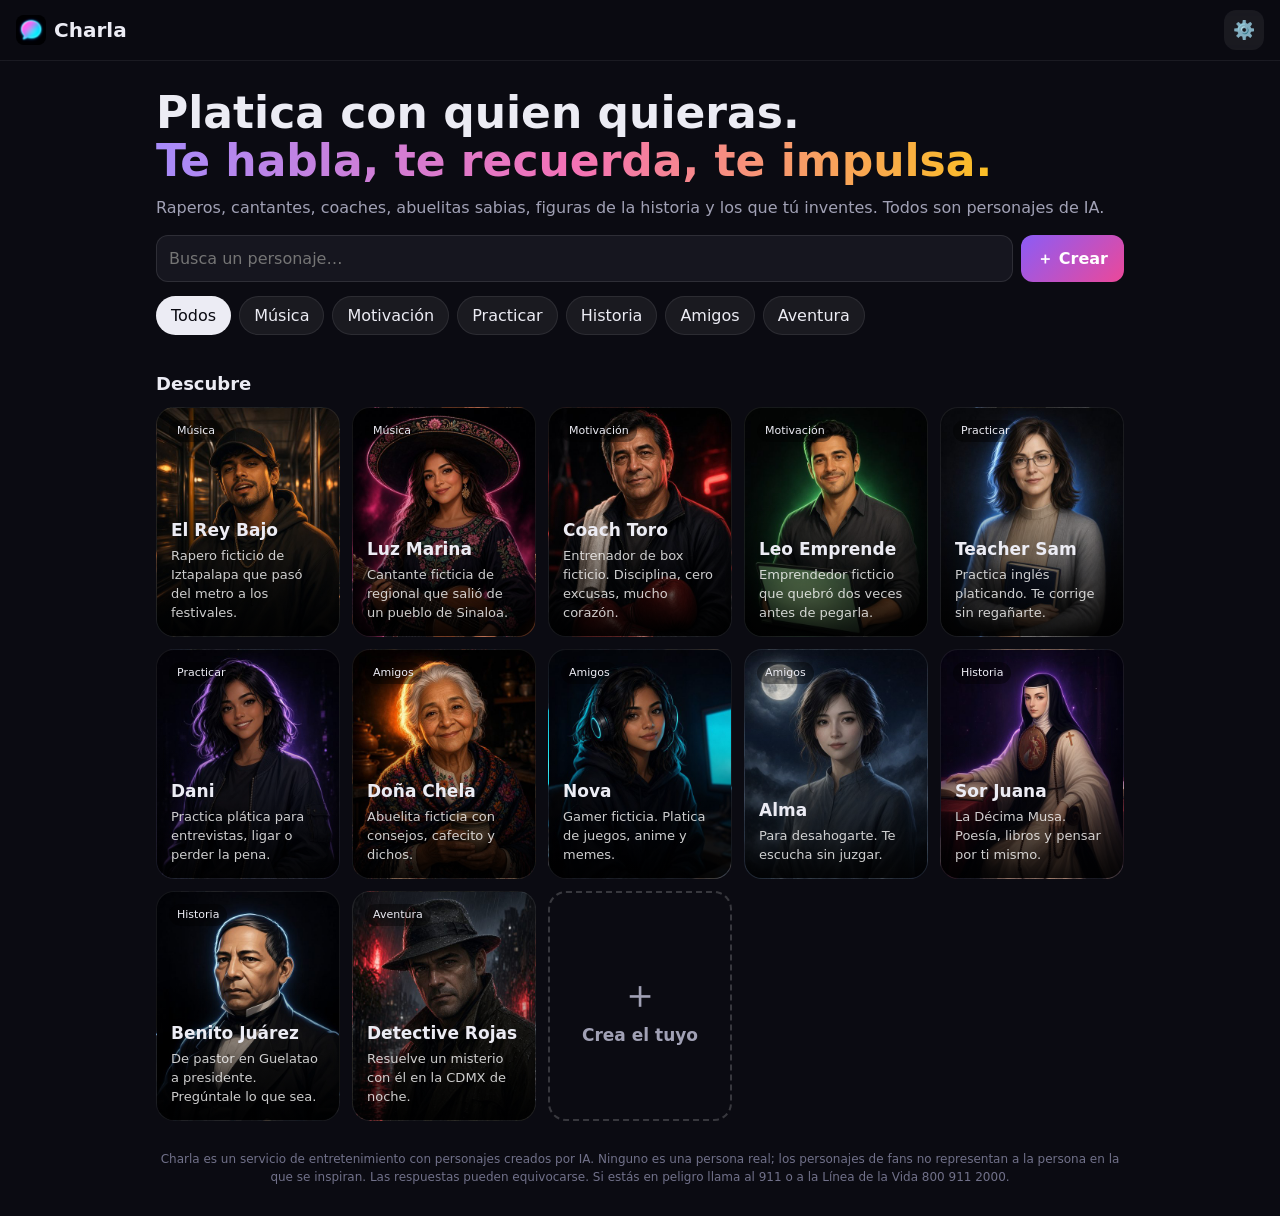
==== index.html @ 351eb94c "Fotos, IA por cuenta Puter, Charla Plus con códigos, modo romance 18+, racha, app instalable" ====
<!doctype html><html lang="es"><head><meta charset="utf-8"><meta name="viewport" content="width=device-width,initial-scale=1,viewport-fit=cover">
<title>Charla · Platica con personajes de IA</title><meta name="description" content="Platica con personajes de IA que te hablan, te recuerdan y te motivan. Crea los tuyos y compártelos.">
<meta name="theme-color" content="#0b0b12"><link rel="icon" href="img/icon.png"><link rel="apple-touch-icon" href="img/icon-180.png"><link rel="manifest" href="manifest.json"><link rel="stylesheet" href="styles.css"></head><body>
<header class="top"><a class="logo" href="#"><img src="img/icon.png" alt=""> <b>Charla</b></a><div class="acc"><span id="racha" class="racha oculto"></span><span id="plusTag" class="plus oculto">PLUS</span><button id="bAjustes" class="ic" title="Ajustes">⚙️</button></div></header>
<main id="vInicio">
  <section class="hero"><h1>Platica con quien quieras.<br><span>Te habla, te recuerda, te impulsa.</span></h1>
  <p>Raperos, cantantes, coaches, abuelitas sabias, figuras de la historia y los que tú inventes. Todos son personajes de IA.</p>
  <div class="buscar"><input id="q" placeholder="Busca un personaje…" autocomplete="off"><button id="bCrear" class="btn">＋ Crear</button></div>
  <div id="cats" class="cats"></div></section>
  <section id="recientes" class="fila oculto"><h2>Sigue platicando</h2><div id="lRec" class="rec"></div></section>
  <section><h2 id="tLista">Descubre</h2><div id="lista" class="grid"></div></section>
  <footer class="pie">Charla es un servicio de entretenimiento con personajes creados por IA. Ninguno es una persona real; los personajes de fans no representan a la persona en la que se inspiran. Las respuestas pueden equivocarse. Si estás en peligro llama al 911 o a la Línea de la Vida 800 911 2000.</footer>
</main>
<main id="vChat" class="oculto">
  <div class="cbar"><button id="bAtras" class="ic">←</button><div id="cAv" class="av"></div><div class="ct"><b id="cNom"></b><small id="cSub">personaje de IA</small></div>
  <button id="bVoz" class="ic" title="Voz">🔊</button><button id="bCompartir" class="ic" title="Compartir">🔗</button><button id="bMas" class="ic" title="Más">⋯</button></div>
  <div id="fan" class="fan oculto">Personaje hecho por fans. No es la persona real.</div>
  <div id="msgs" class="msgs"></div>
  <form id="fChat" class="entrada"><button type="button" id="bMic" class="ic" title="Hablar">🎙️</button><input id="txt" placeholder="Escribe un mensaje…" autocomplete="off"><button class="btn">➤</button></form>
</main>
<div id="mCrear" class="modal oculto"><div class="caja"><h3>Crea tu personaje</h3>
  <label>Nombre<input id="crNom" maxlength="40"></label>
  <label>Emoji o avatar<input id="crEmo" maxlength="4" value="✨"></label>
  <label>Categoría<select id="crCat"></select></label>
  <label>Descripción corta<input id="crDesc" maxlength="120" placeholder="Qué es y de qué platica"></label>
  <label>Personalidad e historia<textarea id="crPerso" rows="5" maxlength="1500" placeholder="Cómo habla, su historia, qué le gusta, cómo trata al usuario"></textarea></label>
  <label>Primer mensaje<input id="crSal" maxlength="200"></label>
  <label class="fila2"><span>Voz: tono <input id="crTono" type="range" min="0.5" max="1.6" step="0.05" value="1"></span><span>velocidad <input id="crVel" type="range" min="0.7" max="1.4" step="0.05" value="1"></span></label>
  <label class="chk"><input id="crFan" type="checkbox"> Está inspirado en una persona real (se marca como personaje de fan)</label>
  <p id="crErr" class="err"></p>
  <div class="bots"><button id="crProbar" class="btn sec" type="button">🔊 Probar voz</button><button id="crCancel" class="btn sec" type="button">Cancelar</button><button id="crOk" class="btn" type="button">Crear y platicar</button></div></div></div>
<div id="mAjustes" class="modal oculto"><div class="caja"><h3>Ajustes</h3>
  <label>Tu nombre (para que te llamen así)<input id="ajNom" maxlength="30"></label>
  <div class="cuenta"><span id="ajCuenta">Sin cuenta</span><button id="ajEntrar" class="btn sec" type="button">Entrar con tu correo</button></div>
  <label>Código de Charla Plus<span class="fila3"><input id="ajCod" placeholder="CH-XXXXXX-XXXX" autocomplete="off"><button id="ajActivar" class="btn sec" type="button">Activar</button></span></label>
  <label class="chk" id="ajRomWrap"><input id="ajRom" type="checkbox"> Modo romance (solo Plus): soy mayor de 18 y acepto que los personajes coqueteen. Nunca es contenido sexual.</label>
  <details><summary class="nota">Avanzado</summary><label>Clave propia de Groq (opcional)<input id="ajKey" type="password" autocomplete="off" placeholder="gsk_…"></label></details>
  <label class="chk"><input id="ajVoz" type="checkbox"> Leer en voz alta las respuestas</label>
  <p class="nota" id="ajCont"></p>
  <div class="bots"><button id="ajBorrar" class="btn sec peligro" type="button">Borrar mis chats</button><button id="ajOk" class="btn" type="button">Listo</button></div></div></div>
<div id="mMas" class="modal oculto"><div class="caja"><h3 id="mmTit">Opciones</h3>
  <div class="bots col"><button id="mmReset" class="btn sec" type="button">Empezar plática de nuevo</button><button id="mmBorrarP" class="btn sec peligro oculto" type="button">Borrar este personaje</button><button id="mmCerrar" class="btn" type="button">Cerrar</button></div></div></div>
<div id="mEntrar" class="modal oculto"><div class="caja"><h3>Entra con tu correo para platicar</h3><p>Charla usa Puter para darte la IA. Creas tu cuenta gratis con tu correo una sola vez y tus personajes ya te contestan.</p><div class="bots col"><button id="enOk" class="btn" type="button">Entrar con mi correo</button><button id="enNo" class="btn sec" type="button">Ahorita no</button></div></div></div>
<div id="mPago" class="modal oculto"><div class="caja"><h3>Se acabaron los mensajes gratis de hoy</h3><p>Mañana se recargan. Con Charla Plus tienes mensajes ilimitados, una IA más lista que se acuerda mejor de ti, y el modo romance para mayores de 18.</p>
  <div class="bots col"><a id="pgLink" class="btn" target="_blank" rel="noopener">Quiero Charla Plus</a><button id="pgCerrar" class="btn sec" type="button">Ahorita no</button></div></div></div>
<div id="toast" class="toast oculto"></div>
<script src="https://js.puter.com/v2/"></script><script src="config.js"></script><script src="personajes.js"></script><script src="app.js"></script></body></html>
---- styles.css ----
*{box-sizing:border-box}html,body{margin:0;background:#0b0b12;color:#ececf4;font:16px/1.45 system-ui,-apple-system,Segoe UI,Roboto,sans-serif}
a{color:inherit}.oculto{display:none!important}
.top{position:sticky;top:0;z-index:5;display:flex;align-items:center;justify-content:space-between;padding:10px 16px;background:#0b0b12cc;backdrop-filter:blur(10px);border-bottom:1px solid #ffffff12}
.logo{text-decoration:none;font-size:20px}.ic{background:#ffffff10;border:0;color:inherit;border-radius:12px;min-width:40px;height:40px;font-size:18px;cursor:pointer}
main{max-width:1000px;margin:0 auto;padding:0 16px 30px}
.hero{padding:28px 0 10px}.hero h1{font-size:clamp(26px,6vw,44px);line-height:1.1;margin:0 0 10px}.hero h1 span{background:linear-gradient(90deg,#a78bfa,#f472b6,#fbbf24);-webkit-background-clip:text;background-clip:text;color:transparent}
.hero p{color:#a1a1b5;margin:0 0 16px}
.buscar{display:flex;gap:8px}.buscar input{flex:1}
input,textarea,select{width:100%;background:#16161f;border:1px solid #ffffff1a;color:inherit;border-radius:12px;padding:11px 12px;font:inherit}
textarea{resize:vertical}
.btn{background:linear-gradient(135deg,#8b5cf6,#ec4899);border:0;color:#fff;font-weight:600;border-radius:12px;padding:10px 16px;cursor:pointer;text-decoration:none;text-align:center;font:inherit;font-weight:600}
.btn.sec{background:#ffffff14}.btn.peligro{color:#fca5a5}
.cats{display:flex;gap:8px;overflow-x:auto;padding:14px 0 4px;scrollbar-width:none}.cats button{flex:none;background:#ffffff10;border:1px solid #ffffff14;color:inherit;border-radius:999px;padding:7px 14px;cursor:pointer;font:inherit}
.cats button.on{background:#ececf4;color:#0b0b12}
h2{font-size:18px;margin:22px 0 10px}
.grid{display:grid;grid-template-columns:repeat(auto-fill,minmax(160px,1fr));gap:12px}
.card{position:relative;border-radius:18px;padding:14px;min-height:190px;cursor:pointer;overflow:hidden;display:flex;flex-direction:column;justify-content:flex-end;transition:transform .15s;border:1px solid #ffffff14}
.card:hover{transform:translateY(-3px)}.card .em{position:absolute;top:10px;right:12px;font-size:46px;filter:drop-shadow(0 4px 10px #0008)}
.card b{font-size:17px}.card p{margin:4px 0 0;font-size:13px;color:#ffffffcc}.card .tag{position:absolute;top:12px;left:12px;font-size:11px;background:#0006;padding:3px 8px;border-radius:999px}
.card.nueva{border:2px dashed #ffffff30;background:transparent;align-items:center;justify-content:center;text-align:center;color:#a1a1b5}
.rec{display:flex;gap:12px;overflow-x:auto;scrollbar-width:none}.rec .r{flex:none;width:76px;text-align:center;cursor:pointer;font-size:12px}
.av{width:44px;height:44px;border-radius:50%;display:grid;place-items:center;font-size:24px;flex:none}.rec .av{width:64px;height:64px;font-size:32px;margin:0 auto 4px}
.pie{margin-top:30px;color:#71718a;font-size:12px;text-align:center}
#vChat{display:flex;flex-direction:column;height:calc(100dvh - 61px);padding:0;max-width:760px}
.cbar{display:flex;align-items:center;gap:10px;padding:10px 12px;border-bottom:1px solid #ffffff12}.ct{flex:1;min-width:0;display:flex;flex-direction:column}.ct small{color:#8b8ba3;font-size:12px}
.fan{background:#f59e0b22;color:#fbbf24;font-size:12px;text-align:center;padding:5px}
.msgs{flex:1;overflow-y:auto;padding:14px 12px;display:flex;flex-direction:column;gap:10px}
.m{max-width:84%;padding:10px 13px;border-radius:18px;white-space:pre-wrap;word-wrap:break-word;animation:ent .25s ease}
.m.yo{align-self:flex-end;background:linear-gradient(135deg,#7c3aed,#db2777);border-bottom-right-radius:6px}
.m.ia{align-self:flex-start;background:#1b1b27;border-bottom-left-radius:6px}
.m .acc{display:flex;gap:6px;margin-top:6px}.m .acc button{background:#ffffff10;border:0;color:#b9b9cc;border-radius:8px;font-size:12px;padding:3px 8px;cursor:pointer}
.esc{color:#8b8ba3;font-size:14px}.esc i{animation:pt 1s infinite}.esc i:nth-child(2){animation-delay:.2s}.esc i:nth-child(3){animation-delay:.4s}
@keyframes pt{50%{opacity:.2}}@keyframes ent{from{opacity:0;transform:translateY(6px)}}
.entrada{display:flex;gap:8px;padding:10px 12px calc(10px + env(safe-area-inset-bottom));border-top:1px solid #ffffff12}.entrada input{flex:1}
#bMic.on{background:#ef4444}#bVoz.off{opacity:.4}
.modal{position:fixed;inset:0;z-index:20;background:#000a;display:grid;place-items:center;padding:14px}
.caja{background:#13131c;border:1px solid #ffffff1a;border-radius:20px;padding:18px;width:min(460px,100%);max-height:90vh;overflow:auto}
.caja h3{margin:0 0 12px}.caja label{display:block;font-size:13px;color:#a1a1b5;margin-bottom:10px}.caja label input,.caja label textarea,.caja label select{margin-top:4px;color:#ececf4}
.fila2{display:flex!important;gap:12px}.fila2 span{flex:1}.chk{display:flex!important;gap:8px;align-items:flex-start}.chk input{width:auto;margin-top:2px}
.bots{display:flex;gap:8px;justify-content:flex-end;flex-wrap:wrap}.bots.col{flex-direction:column}
.err{color:#fca5a5;font-size:13px;min-height:1em;margin:4px 0}.nota{color:#8b8ba3;font-size:12px}
.toast{position:fixed;left:50%;bottom:90px;transform:translateX(-50%);background:#ececf4;color:#0b0b12;padding:9px 16px;border-radius:999px;z-index:30;font-size:14px}

.logo{display:flex;align-items:center;gap:8px}.logo img{width:30px;height:30px;border-radius:8px}.acc{display:flex;align-items:center;gap:8px}
.racha{font-size:14px;background:#f59e0b22;color:#fbbf24;padding:4px 10px;border-radius:999px}.plus{font-size:11px;font-weight:800;background:linear-gradient(135deg,#fbbf24,#ec4899);color:#0b0b12;padding:4px 8px;border-radius:999px}
.card.foto{background-size:cover!important;background-position:center top!important;min-height:230px}.card.foto::before{content:"";position:absolute;inset:0;background:linear-gradient(180deg,transparent 35%,#000d)}.card.foto>*{position:relative}.card.foto .tag{position:absolute}
.av img{width:100%;height:100%;object-fit:cover;border-radius:50%}
.cuenta{display:flex;align-items:center;justify-content:space-between;gap:8px;background:#ffffff08;border-radius:12px;padding:8px 10px;margin-bottom:10px;font-size:13px}
.fila3{display:flex;gap:8px;margin-top:4px}.fila3 input{margin-top:0!important}
details{margin-bottom:10px}summary{cursor:pointer}
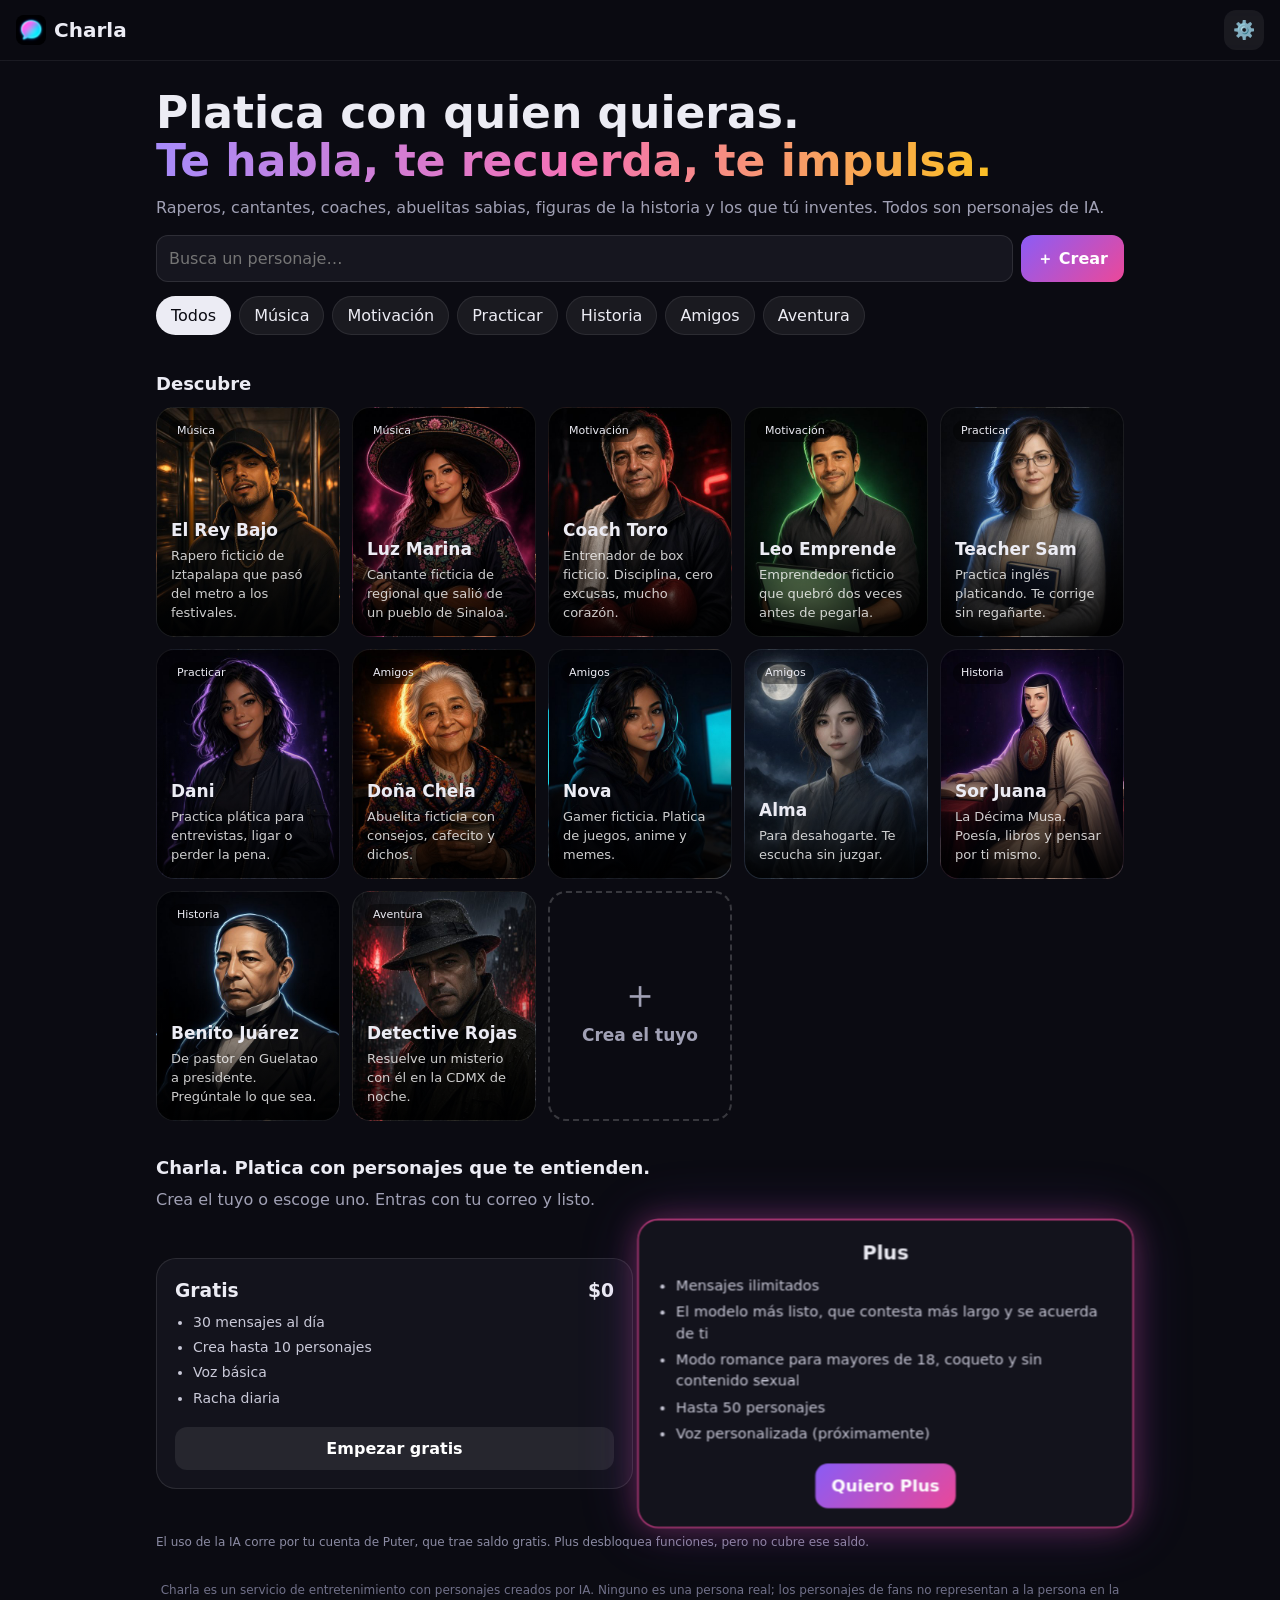
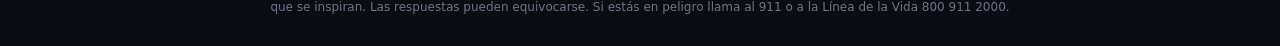
==== commit 92469226: "Sección de planes" ====
--- a/index.html
+++ b/index.html
@@ -9,6 +9,10 @@
   <div id="cats" class="cats"></div></section>
   <section id="recientes" class="fila oculto"><h2>Sigue platicando</h2><div id="lRec" class="rec"></div></section>
   <section><h2 id="tLista">Descubre</h2><div id="lista" class="grid"></div></section>
+  <section id="planes" class="planes"><h2>Charla. Platica con personajes que te entienden.</h2><p class="sub">Crea el tuyo o escoge uno. Entras con tu correo y listo.</p>
+  <div class="pl"><div class="plan"><h3>Gratis <b>$0</b></h3><ul><li>30 mensajes al día</li><li>Crea hasta 10 personajes</li><li>Voz básica</li><li>Racha diaria</li></ul><a href="#" class="btn sec">Empezar gratis</a></div>
+  <div class="plan top"><h3>Plus</h3><ul><li>Mensajes ilimitados</li><li>El modelo más listo, que contesta más largo y se acuerda de ti</li><li>Modo romance para mayores de 18, coqueto y sin contenido sexual</li><li>Hasta 50 personajes</li><li>Voz personalizada (próximamente)</li></ul><a class="btn plusLink" target="_blank" rel="noopener">Quiero Plus</a></div></div>
+  <p class="nota">El uso de la IA corre por tu cuenta de Puter, que trae saldo gratis. Plus desbloquea funciones, pero no cubre ese saldo.</p></section>
   <footer class="pie">Charla es un servicio de entretenimiento con personajes creados por IA. Ninguno es una persona real; los personajes de fans no representan a la persona en la que se inspiran. Las respuestas pueden equivocarse. Si estás en peligro llama al 911 o a la Línea de la Vida 800 911 2000.</footer>
 </main>
 <main id="vChat" class="oculto">
@@ -41,7 +45,7 @@
 <div id="mMas" class="modal oculto"><div class="caja"><h3 id="mmTit">Opciones</h3>
   <div class="bots col"><button id="mmReset" class="btn sec" type="button">Empezar plática de nuevo</button><button id="mmBorrarP" class="btn sec peligro oculto" type="button">Borrar este personaje</button><button id="mmCerrar" class="btn" type="button">Cerrar</button></div></div></div>
 <div id="mEntrar" class="modal oculto"><div class="caja"><h3>Entra con tu correo para platicar</h3><p>Charla usa Puter para darte la IA. Creas tu cuenta gratis con tu correo una sola vez y tus personajes ya te contestan.</p><div class="bots col"><button id="enOk" class="btn" type="button">Entrar con mi correo</button><button id="enNo" class="btn sec" type="button">Ahorita no</button></div></div></div>
-<div id="mPago" class="modal oculto"><div class="caja"><h3>Se acabaron los mensajes gratis de hoy</h3><p>Mañana se recargan. Con Charla Plus tienes mensajes ilimitados, una IA más lista que se acuerda mejor de ti, y el modo romance para mayores de 18.</p>
+<div id="mPago" class="modal oculto"><div class="caja"><h3>Se acabaron los mensajes gratis de hoy</h3><p>Mañana se recargan. Con Charla Plus tienes mensajes ilimitados, una IA más lista que se acuerda mejor de ti, y el modo romance para mayores de 18.</p><p class="nota">El uso de la IA corre por tu cuenta de Puter, que incluye saldo gratis; el modelo de Plus gasta ese saldo más rápido.</p>
   <div class="bots col"><a id="pgLink" class="btn" target="_blank" rel="noopener">Quiero Charla Plus</a><button id="pgCerrar" class="btn sec" type="button">Ahorita no</button></div></div></div>
 <div id="toast" class="toast oculto"></div>
 <script src="https://js.puter.com/v2/"></script><script src="config.js"></script><script src="personajes.js"></script><script src="app.js"></script></body></html>
--- a/styles.css
+++ b/styles.css
@@ -48,3 +48,8 @@
 .cuenta{display:flex;align-items:center;justify-content:space-between;gap:8px;background:#ffffff08;border-radius:12px;padding:8px 10px;margin-bottom:10px;font-size:13px}
 .fila3{display:flex;gap:8px;margin-top:4px}.fila3 input{margin-top:0!important}
 details{margin-bottom:10px}summary{cursor:pointer}
+
+.planes{margin-top:34px}.planes .sub{color:#a1a1b5;margin:-4px 0 14px}.pl{display:grid;grid-template-columns:repeat(auto-fit,minmax(240px,1fr));gap:14px;align-items:center}
+.plan{background:#13131c;border:1px solid #ffffff1a;border-radius:20px;padding:18px;display:flex;flex-direction:column}.plan h3{margin:0 0 8px;display:flex;justify-content:space-between}
+.plan ul{margin:0 0 14px;padding-left:18px;color:#c9c9d8;font-size:14px}.plan li{margin-bottom:5px}
+.plan.top{border-color:#ec4899;transform:scale(1.04);box-shadow:0 0 30px #ec489955,0 0 60px #8b5cf633}
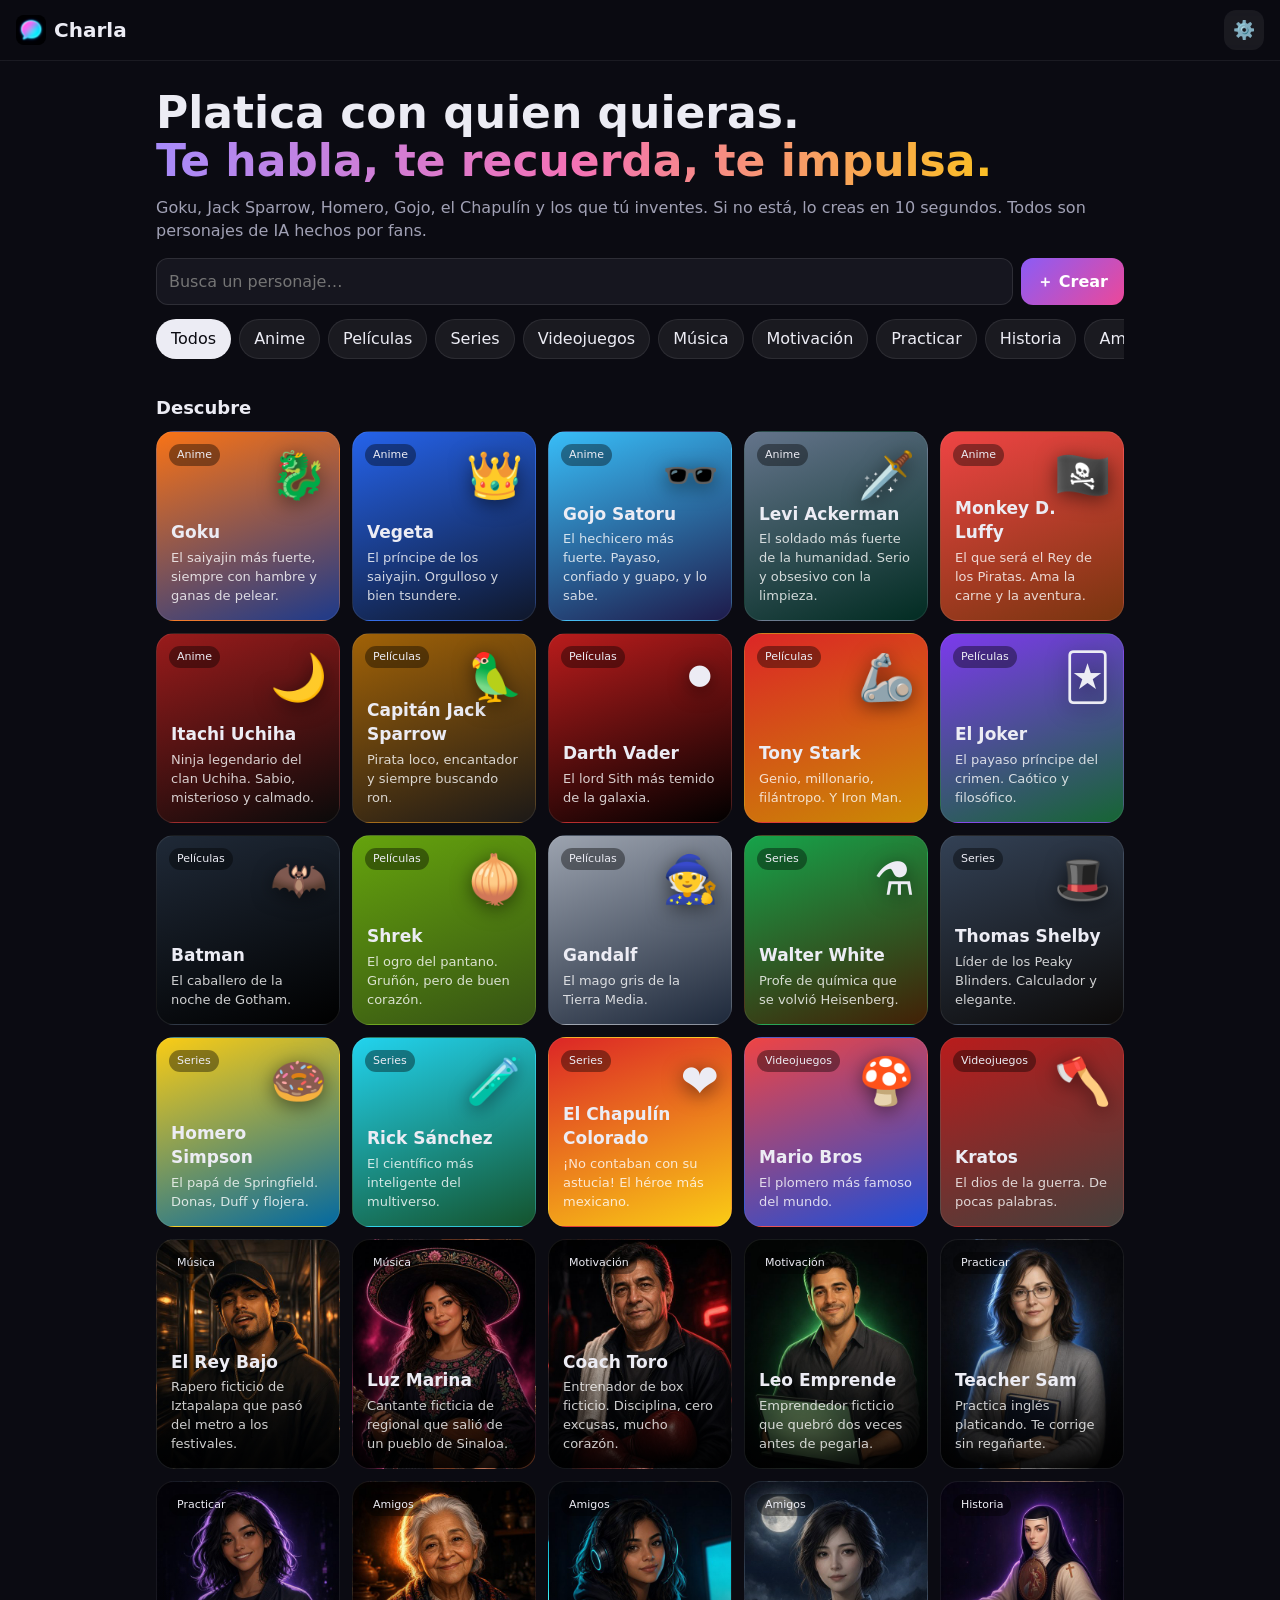
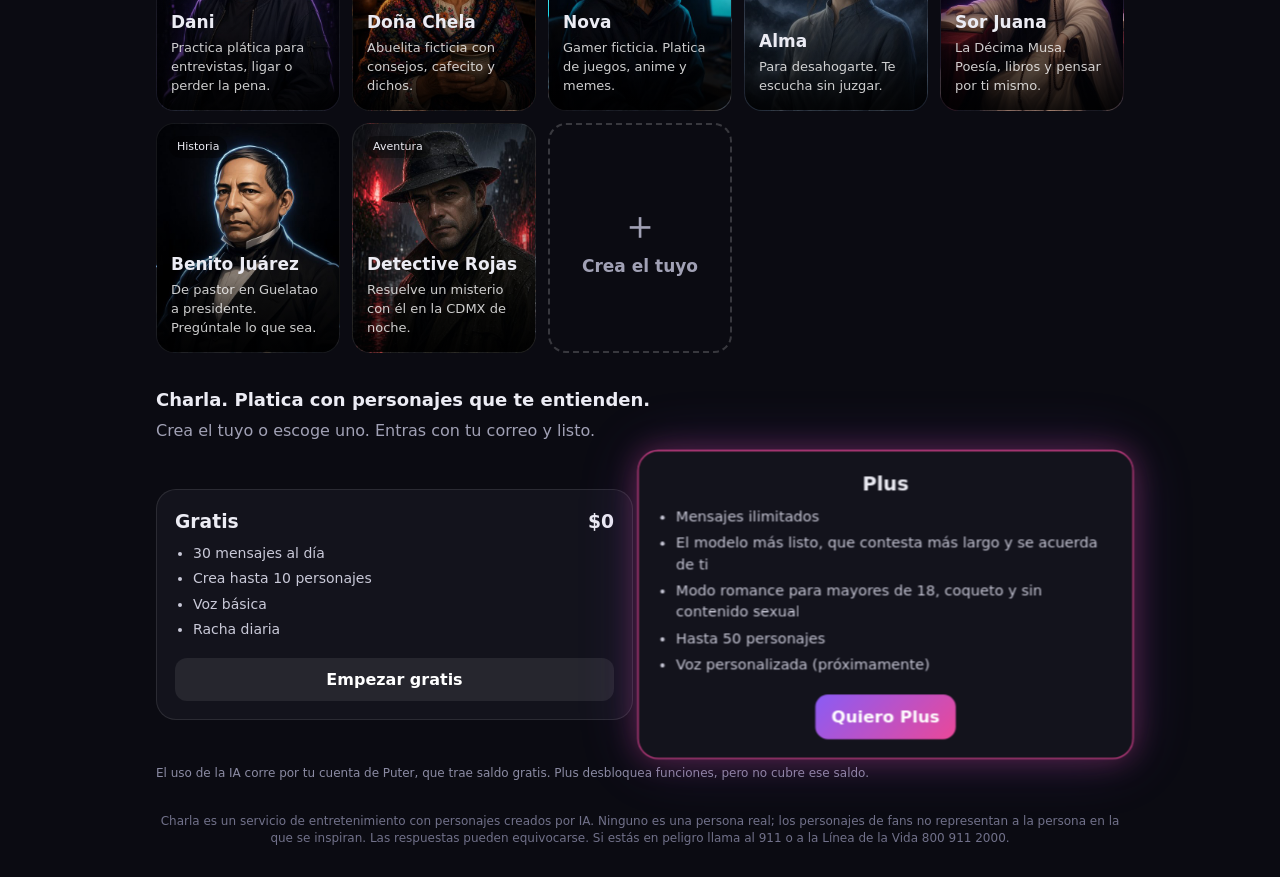
==== commit e39be47c: "20 personajes famosos de anime, películas, series y videojuegos" ====
--- a/index.html
+++ b/index.html
@@ -4,7 +4,7 @@
 <header class="top"><a class="logo" href="#"><img src="img/icon.png" alt=""> <b>Charla</b></a><div class="acc"><span id="racha" class="racha oculto"></span><span id="plusTag" class="plus oculto">PLUS</span><button id="bAjustes" class="ic" title="Ajustes">⚙️</button></div></header>
 <main id="vInicio">
   <section class="hero"><h1>Platica con quien quieras.<br><span>Te habla, te recuerda, te impulsa.</span></h1>
-  <p>Raperos, cantantes, coaches, abuelitas sabias, figuras de la historia y los que tú inventes. Todos son personajes de IA.</p>
+  <p>Goku, Jack Sparrow, Homero, Gojo, el Chapulín y los que tú inventes. Si no está, lo creas en 10 segundos. Todos son personajes de IA hechos por fans.</p>
   <div class="buscar"><input id="q" placeholder="Busca un personaje…" autocomplete="off"><button id="bCrear" class="btn">＋ Crear</button></div>
   <div id="cats" class="cats"></div></section>
   <section id="recientes" class="fila oculto"><h2>Sigue platicando</h2><div id="lRec" class="rec"></div></section>
@@ -18,7 +18,7 @@
 <main id="vChat" class="oculto">
   <div class="cbar"><button id="bAtras" class="ic">←</button><div id="cAv" class="av"></div><div class="ct"><b id="cNom"></b><small id="cSub">personaje de IA</small></div>
   <button id="bVoz" class="ic" title="Voz">🔊</button><button id="bCompartir" class="ic" title="Compartir">🔗</button><button id="bMas" class="ic" title="Más">⋯</button></div>
-  <div id="fan" class="fan oculto">Personaje hecho por fans. No es la persona real.</div>
+  <div id="fan" class="fan oculto">Personaje hecho por fans con IA. No es oficial ni es la persona real.</div>
   <div id="msgs" class="msgs"></div>
   <form id="fChat" class="entrada"><button type="button" id="bMic" class="ic" title="Hablar">🎙️</button><input id="txt" placeholder="Escribe un mensaje…" autocomplete="off"><button class="btn">➤</button></form>
 </main>
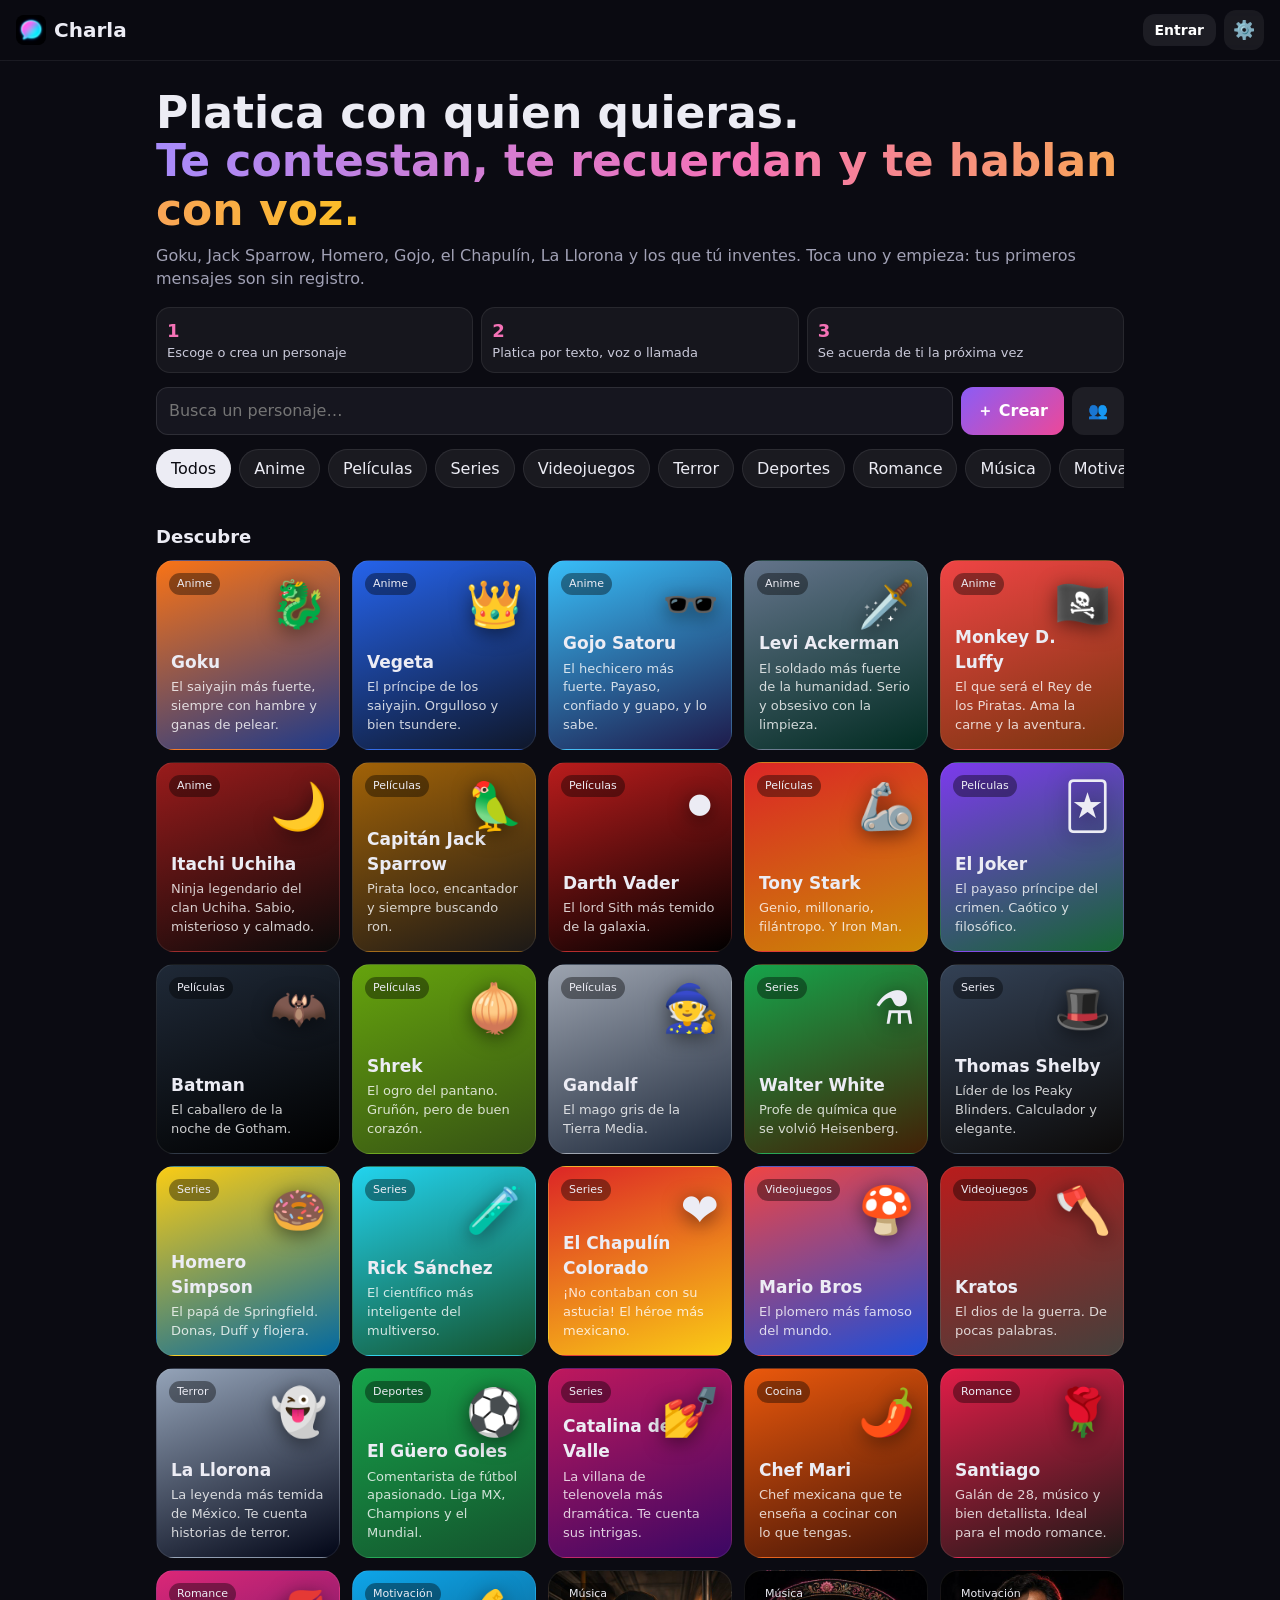
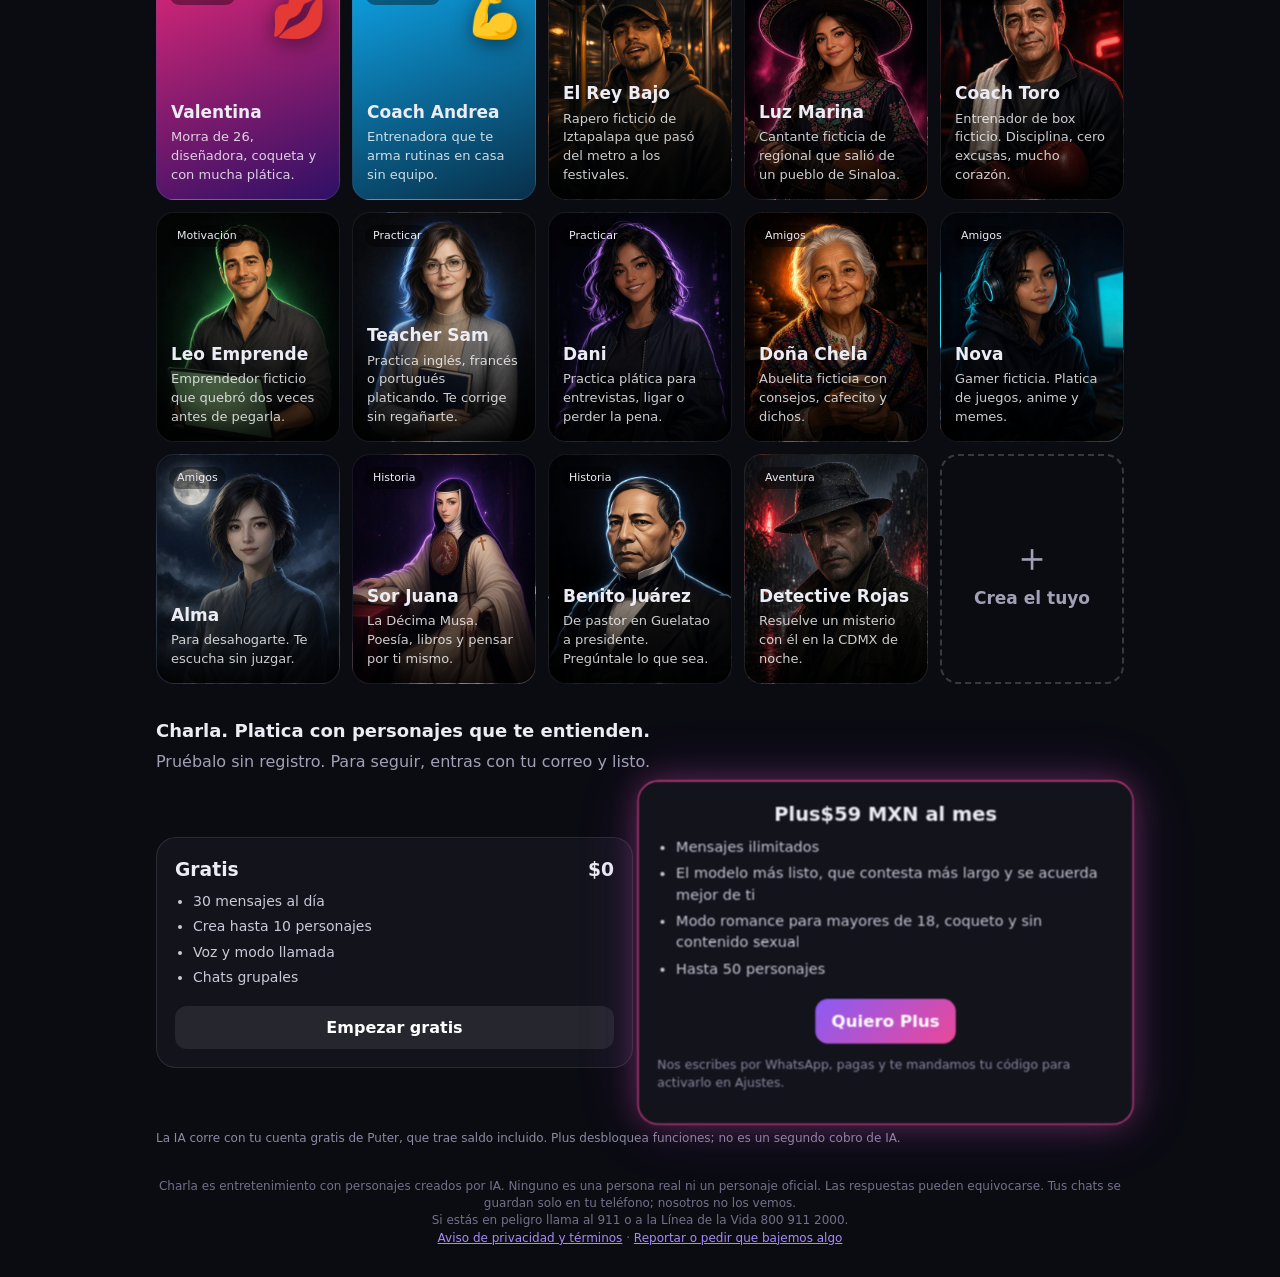
==== commit be394803: "Charla v2: prueba sin registro, streaming, reintento, grupos, llamada, editar, imagen, favoritos, fr" ====
--- a/index.html
+++ b/index.html
@@ -1,30 +1,36 @@
 <!doctype html><html lang="es"><head><meta charset="utf-8"><meta name="viewport" content="width=device-width,initial-scale=1,viewport-fit=cover">
-<title>Charla · Platica con personajes de IA</title><meta name="description" content="Platica con personajes de IA que te hablan, te recuerdan y te motivan. Crea los tuyos y compártelos.">
+<title>Charla · Platica con personajes de IA</title><meta name="description" content="Platica con Goku, Jack Sparrow, Homero y personajes que tú inventes. Te contestan, te recuerdan y te hablan con voz. Gratis.">
+<meta property="og:title" content="Charla · Platica con quien quieras"><meta property="og:description" content="Personajes con IA que te contestan, te recuerdan y te hablan con voz. Gratis."><meta property="og:image" content="img/icon.png">
 <meta name="theme-color" content="#0b0b12"><link rel="icon" href="img/icon.png"><link rel="apple-touch-icon" href="img/icon-180.png"><link rel="manifest" href="manifest.json"><link rel="stylesheet" href="styles.css"></head><body>
-<header class="top"><a class="logo" href="#"><img src="img/icon.png" alt=""> <b>Charla</b></a><div class="acc"><span id="racha" class="racha oculto"></span><span id="plusTag" class="plus oculto">PLUS</span><button id="bAjustes" class="ic" title="Ajustes">⚙️</button></div></header>
+<header class="top"><a class="logo" href="#"><img src="img/icon.png" alt=""> <b>Charla</b></a><div class="acc"><span id="racha" class="racha oculto"></span><span id="plusTag" class="plus oculto">PLUS</span><button id="bEntrarTop" class="btn sec mini oculto" type="button">Entrar</button><button id="bAjustes" class="ic" title="Ajustes" aria-label="Ajustes">⚙️</button></div></header>
 <main id="vInicio">
-  <section class="hero"><h1>Platica con quien quieras.<br><span>Te habla, te recuerda, te impulsa.</span></h1>
-  <p>Goku, Jack Sparrow, Homero, Gojo, el Chapulín y los que tú inventes. Si no está, lo creas en 10 segundos. Todos son personajes de IA hechos por fans.</p>
-  <div class="buscar"><input id="q" placeholder="Busca un personaje…" autocomplete="off"><button id="bCrear" class="btn">＋ Crear</button></div>
+  <section class="hero"><h1>Platica con quien quieras.<br><span>Te contestan, te recuerdan y te hablan con voz.</span></h1>
+  <p>Goku, Jack Sparrow, Homero, Gojo, el Chapulín, La Llorona y los que tú inventes. Toca uno y empieza: tus primeros mensajes son sin registro.</p>
+  <div class="pasos"><div><b>1</b>Escoge o crea un personaje</div><div><b>2</b>Platica por texto, voz o llamada</div><div><b>3</b>Se acuerda de ti la próxima vez</div></div>
+  <div class="buscar"><input id="q" placeholder="Busca un personaje…" autocomplete="off" aria-label="Buscar personaje"><button id="bCrear" class="btn" type="button">＋ Crear</button><button id="bGrupo" class="btn sec" type="button" title="Chat grupal">👥</button></div>
   <div id="cats" class="cats"></div></section>
   <section id="recientes" class="fila oculto"><h2>Sigue platicando</h2><div id="lRec" class="rec"></div></section>
   <section><h2 id="tLista">Descubre</h2><div id="lista" class="grid"></div></section>
-  <section id="planes" class="planes"><h2>Charla. Platica con personajes que te entienden.</h2><p class="sub">Crea el tuyo o escoge uno. Entras con tu correo y listo.</p>
-  <div class="pl"><div class="plan"><h3>Gratis <b>$0</b></h3><ul><li>30 mensajes al día</li><li>Crea hasta 10 personajes</li><li>Voz básica</li><li>Racha diaria</li></ul><a href="#" class="btn sec">Empezar gratis</a></div>
-  <div class="plan top"><h3>Plus</h3><ul><li>Mensajes ilimitados</li><li>El modelo más listo, que contesta más largo y se acuerda de ti</li><li>Modo romance para mayores de 18, coqueto y sin contenido sexual</li><li>Hasta 50 personajes</li><li>Voz personalizada (próximamente)</li></ul><a class="btn plusLink" target="_blank" rel="noopener">Quiero Plus</a></div></div>
-  <p class="nota">El uso de la IA corre por tu cuenta de Puter, que trae saldo gratis. Plus desbloquea funciones, pero no cubre ese saldo.</p></section>
-  <footer class="pie">Charla es un servicio de entretenimiento con personajes creados por IA. Ninguno es una persona real; los personajes de fans no representan a la persona en la que se inspiran. Las respuestas pueden equivocarse. Si estás en peligro llama al 911 o a la Línea de la Vida 800 911 2000.</footer>
+  <section id="planes" class="planes"><h2>Charla. Platica con personajes que te entienden.</h2><p class="sub">Pruébalo sin registro. Para seguir, entras con tu correo y listo.</p>
+  <div class="pl"><div class="plan"><h3>Gratis <b>$0</b></h3><ul><li>30 mensajes al día</li><li>Crea hasta 10 personajes</li><li>Voz y modo llamada</li><li>Chats grupales</li></ul><a href="#" class="btn sec">Empezar gratis</a></div>
+  <div class="plan top"><h3>Plus <b class="precioPlus"></b></h3><ul><li>Mensajes ilimitados</li><li>El modelo más listo, que contesta más largo y se acuerda mejor de ti</li><li>Modo romance para mayores de 18, coqueto y sin contenido sexual</li><li>Hasta 50 personajes</li></ul><a class="btn plusLink" target="_blank" rel="noopener">Quiero Plus</a><p class="nota">Nos escribes por WhatsApp, pagas y te mandamos tu código para activarlo en Ajustes.</p></div></div>
+  <p class="nota">La IA corre con tu cuenta gratis de Puter, que trae saldo incluido. Plus desbloquea funciones; no es un segundo cobro de IA.</p></section>
+  <footer class="pie">Charla es entretenimiento con personajes creados por IA. Ninguno es una persona real ni un personaje oficial. Las respuestas pueden equivocarse. Tus chats se guardan solo en tu teléfono; nosotros no los vemos.<br>Si estás en peligro llama al 911 o a la Línea de la Vida 800 911 2000.<br><a href="privacidad.html">Aviso de privacidad y términos</a> · <a id="lnkReporte" target="_blank" rel="noopener">Reportar o pedir que bajemos algo</a></footer>
 </main>
 <main id="vChat" class="oculto">
-  <div class="cbar"><button id="bAtras" class="ic">←</button><div id="cAv" class="av"></div><div class="ct"><b id="cNom"></b><small id="cSub">personaje de IA</small></div>
-  <button id="bVoz" class="ic" title="Voz">🔊</button><button id="bCompartir" class="ic" title="Compartir">🔗</button><button id="bMas" class="ic" title="Más">⋯</button></div>
+  <div class="cbar"><button id="bAtras" class="ic" aria-label="Atrás">←</button><div id="cAv" class="av"></div><div class="ct"><b id="cNom"></b><small id="cSub">personaje de IA</small></div>
+  <button id="bFav" class="ic" title="Favorito">☆</button><button id="bLlamar" class="ic" title="Llamada por voz">📞</button><button id="bVoz" class="ic" title="Leer en voz alta">🔊</button><button id="bCompartir" class="ic" title="Compartir">🔗</button><button id="bMas" class="ic" title="Más">⋯</button></div>
   <div id="fan" class="fan oculto">Personaje hecho por fans con IA. No es oficial ni es la persona real.</div>
   <div id="msgs" class="msgs"></div>
-  <form id="fChat" class="entrada"><button type="button" id="bMic" class="ic" title="Hablar">🎙️</button><input id="txt" placeholder="Escribe un mensaje…" autocomplete="off"><button class="btn">➤</button></form>
+  <div id="chips" class="chips"></div>
+  <form id="fChat" class="entrada"><button type="button" id="bMic" class="ic" title="Dictar">🎙️</button><input id="txt" placeholder="Escribe un mensaje…" autocomplete="off" aria-label="Mensaje"><button class="btn" aria-label="Enviar">➤</button></form>
 </main>
-<div id="mCrear" class="modal oculto"><div class="caja"><h3>Crea tu personaje</h3>
+<div id="llamada" class="llamada oculto"><div id="llAv" class="av"></div><b id="llNom"></b><span id="llEstado">Te escucho…</span><button id="llColgar" class="btn peligroso" type="button">Colgar</button></div>
+<div id="mCrear" class="modal oculto"><div class="caja"><h3 id="crTit">Crea tu personaje</h3>
   <label>Nombre<input id="crNom" maxlength="40"></label>
-  <label>Emoji o avatar<input id="crEmo" maxlength="4" value="✨"></label>
+  <label>Emoji<input id="crEmo" maxlength="4" value="✨"></label>
+  <label>Imagen (opcional)<input id="crFoto" type="file" accept="image/*"></label><div class="prevf"><div id="crPrev"></div><button id="crQuitarFoto" class="btn sec mini" type="button">Quitar imagen</button></div>
+  <label class="chk"><input id="crFotoOk" type="checkbox"> La imagen es un dibujo o imagen de IA, no la foto de una persona real.</label>
   <label>Categoría<select id="crCat"></select></label>
   <label>Descripción corta<input id="crDesc" maxlength="120" placeholder="Qué es y de qué platica"></label>
   <label>Personalidad e historia<textarea id="crPerso" rows="5" maxlength="1500" placeholder="Cómo habla, su historia, qué le gusta, cómo trata al usuario"></textarea></label>
@@ -33,19 +39,31 @@
   <label class="chk"><input id="crFan" type="checkbox"> Está inspirado en una persona real (se marca como personaje de fan)</label>
   <p id="crErr" class="err"></p>
   <div class="bots"><button id="crProbar" class="btn sec" type="button">🔊 Probar voz</button><button id="crCancel" class="btn sec" type="button">Cancelar</button><button id="crOk" class="btn" type="button">Crear y platicar</button></div></div></div>
+<div id="mGrupo" class="modal oculto"><div class="caja"><h3>Chat grupal</h3><p class="nota">Escoge 2 o 3 personajes y platican todos contigo.</p>
+  <label>Nombre del grupo (opcional)<input id="grNom" maxlength="40"></label><div id="grLista" class="grlista"></div><p id="grErr" class="err"></p>
+  <div class="bots"><button id="grCancel" class="btn sec" type="button">Cancelar</button><button id="grOk" class="btn" type="button">Crear grupo</button></div></div></div>
 <div id="mAjustes" class="modal oculto"><div class="caja"><h3>Ajustes</h3>
   <label>Tu nombre (para que te llamen así)<input id="ajNom" maxlength="30"></label>
   <div class="cuenta"><span id="ajCuenta">Sin cuenta</span><button id="ajEntrar" class="btn sec" type="button">Entrar con tu correo</button></div>
   <label>Código de Charla Plus<span class="fila3"><input id="ajCod" placeholder="CH-XXXXXX-XXXX" autocomplete="off"><button id="ajActivar" class="btn sec" type="button">Activar</button></span></label>
-  <label class="chk" id="ajRomWrap"><input id="ajRom" type="checkbox"> Modo romance (solo Plus): soy mayor de 18 y acepto que los personajes coqueteen. Nunca es contenido sexual.</label>
+  <label class="chk" id="ajRomWrap"><input id="ajRom" type="checkbox"> Modo romance (solo Plus y mayores de 18): los personajes pueden coquetear. Nunca es contenido sexual.</label>
+  <label class="chk"><input id="ajFam" type="checkbox"> Modo familiar con PIN (para niños: sin romance y lenguaje limpio)</label>
+  <label>Largo de las respuestas<select id="ajLargo"><option value="corto">Cortas</option><option value="normal">Normales</option><option value="largo">Largas</option></select></label>
+  <label class="chk"><input id="ajVoz" type="checkbox"> Leer en voz alta las respuestas</label>
+  <label>Velocidad de la voz<input id="ajVel" type="range" min="0.7" max="1.4" step="0.05" value="1"></label>
+  <label class="chk"><input id="ajLetra" type="checkbox"> Letra grande</label>
+  <label class="chk"><input id="ajClaro" type="checkbox"> Alto contraste</label>
+  <div class="bots izq"><button id="ajGuard" class="btn sec" type="button">⭐ Frases guardadas (<span id="ajGuardN">0</span>)</button><button id="ajExport" class="btn sec" type="button">Guardar respaldo</button><button id="ajImport" class="btn sec" type="button">Cargar respaldo</button><input id="ajImportF" type="file" accept=".json,application/json" class="oculto"></div>
   <details><summary class="nota">Avanzado</summary><label>Clave propia de Groq (opcional)<input id="ajKey" type="password" autocomplete="off" placeholder="gsk_…"></label></details>
-  <label class="chk"><input id="ajVoz" type="checkbox"> Leer en voz alta las respuestas</label>
   <p class="nota" id="ajCont"></p>
   <div class="bots"><button id="ajBorrar" class="btn sec peligro" type="button">Borrar mis chats</button><button id="ajOk" class="btn" type="button">Listo</button></div></div></div>
+<div id="mGuard" class="modal oculto"><div class="caja"><h3>Frases guardadas</h3><div id="guLista"></div><div class="bots"><button id="guCerrar" class="btn" type="button">Cerrar</button></div></div></div>
 <div id="mMas" class="modal oculto"><div class="caja"><h3 id="mmTit">Opciones</h3>
-  <div class="bots col"><button id="mmReset" class="btn sec" type="button">Empezar plática de nuevo</button><button id="mmBorrarP" class="btn sec peligro oculto" type="button">Borrar este personaje</button><button id="mmCerrar" class="btn" type="button">Cerrar</button></div></div></div>
-<div id="mEntrar" class="modal oculto"><div class="caja"><h3>Entra con tu correo para platicar</h3><p>Charla usa Puter para darte la IA. Creas tu cuenta gratis con tu correo una sola vez y tus personajes ya te contestan.</p><div class="bots col"><button id="enOk" class="btn" type="button">Entrar con mi correo</button><button id="enNo" class="btn sec" type="button">Ahorita no</button></div></div></div>
-<div id="mPago" class="modal oculto"><div class="caja"><h3>Se acabaron los mensajes gratis de hoy</h3><p>Mañana se recargan. Con Charla Plus tienes mensajes ilimitados, una IA más lista que se acuerda mejor de ti, y el modo romance para mayores de 18.</p><p class="nota">El uso de la IA corre por tu cuenta de Puter, que incluye saldo gratis; el modelo de Plus gasta ese saldo más rápido.</p>
+  <label>Lo que recuerda de ti (puedes corregirlo)<textarea id="mmMem" rows="3" maxlength="800" placeholder="Todavía no recuerda nada; platica un poco más."></textarea></label>
+  <div class="bots"><button id="mmMemOk" class="btn sec mini" type="button">Guardar recuerdo</button></div>
+  <div class="bots col"><button id="mmEditar" class="btn sec oculto" type="button">Editar personaje</button><button id="mmReset" class="btn sec" type="button">Empezar plática de nuevo</button><button id="mmReportar" class="btn sec" type="button">¿Dice algo que no debe? Repórtalo</button><button id="mmBorrarP" class="btn sec peligro oculto" type="button">Borrar este personaje</button><button id="mmCerrar" class="btn" type="button">Cerrar</button></div></div></div>
+<div id="mEntrar" class="modal oculto"><div class="caja"><h3>Para seguir platicando, entra con tu correo</h3><p>Ya usaste tus mensajes de prueba. Charla usa <b>Puter</b> para darte la IA: es gratis y te da saldo de IA, así tus personajes te siguen contestando.</p><p class="nota">La ventana sale en inglés: nomás pon tu correo (o "Continue with Google") y le das "Continue". Tus chats no los vemos nosotros; se quedan en tu teléfono.</p><div class="bots col"><button id="enOk" class="btn" type="button">Entrar con mi correo</button><button id="enNo" class="btn sec" type="button">Ahorita no</button></div></div></div>
+<div id="mPago" class="modal oculto"><div class="caja"><h3>Se acabaron los mensajes gratis de hoy</h3><p>Mañana se recargan. Con Charla Plus (<span class="precioPlus"></span>) tienes mensajes ilimitados, una IA más lista que se acuerda mejor de ti, y el modo romance para mayores de 18.</p><p class="nota">Nos escribes por WhatsApp, pagas y te mandamos tu código al momento. Lo pegas en Ajustes y listo.</p>
   <div class="bots col"><a id="pgLink" class="btn" target="_blank" rel="noopener">Quiero Charla Plus</a><button id="pgCerrar" class="btn sec" type="button">Ahorita no</button></div></div></div>
-<div id="toast" class="toast oculto"></div>
+<div id="toast" class="toast oculto" role="status"></div>
 <script src="https://js.puter.com/v2/"></script><script src="config.js"></script><script src="personajes.js"></script><script src="app.js"></script></body></html>
--- a/styles.css
+++ b/styles.css
@@ -53,3 +53,17 @@
 .plan{background:#13131c;border:1px solid #ffffff1a;border-radius:20px;padding:18px;display:flex;flex-direction:column}.plan h3{margin:0 0 8px;display:flex;justify-content:space-between}
 .plan ul{margin:0 0 14px;padding-left:18px;color:#c9c9d8;font-size:14px}.plan li{margin-bottom:5px}
 .plan.top{border-color:#ec4899;transform:scale(1.04);box-shadow:0 0 30px #ec489955,0 0 60px #8b5cf633}
+.btn.mini{padding:6px 12px;font-size:14px}.pasos{display:grid;grid-template-columns:repeat(3,1fr);gap:8px;margin:0 0 14px}.pasos div{background:#ffffff0c;border:1px solid #ffffff14;border-radius:14px;padding:10px;font-size:13px;color:#c9c9d9}.pasos b{display:block;font-size:18px;color:#f472b6}
+.favm{position:absolute;top:10px;right:12px;font-size:18px}.card.foto .favm{position:absolute}
+.chips{display:flex;gap:6px;overflow-x:auto;padding:0 12px 6px;scrollbar-width:none}.chips:empty{display:none}.chips button{flex:none;background:#ffffff10;border:1px solid #ffffff1f;color:inherit;border-radius:999px;padding:6px 12px;font:inherit;font-size:14px;cursor:pointer}
+.m .de{display:block;font-size:12px;color:#f472b6;margin-bottom:2px}.m.err{border:1px solid #ef444466;color:#fca5a5}.m.err .btn{margin-left:6px}
+.llamada{position:fixed;inset:0;z-index:25;background:radial-gradient(circle at 50% 35%,#3b0764,#0b0b12 70%);display:flex;flex-direction:column;align-items:center;justify-content:center;gap:14px}.llamada .av{width:150px;height:150px;font-size:80px;box-shadow:0 0 60px #ec489988;animation:pulso 2s infinite}.llamada b{font-size:24px}.llamada span{color:#c9c9d9}.btn.peligroso{background:#ef4444;padding:14px 40px;border-radius:999px}
+@keyframes pulso{50%{box-shadow:0 0 90px #a78bfacc}}
+.prevf{display:flex;align-items:center;gap:10px;margin:-4px 0 8px}#crPrev img{width:60px;height:80px;object-fit:cover;border-radius:10px}#crPrev:empty+button{display:none}
+.grlista{max-height:300px;overflow:auto;background:#0b0b12;border-radius:12px;padding:8px;margin-bottom:6px}.bots.izq{justify-content:flex-start;margin-bottom:10px}
+.gu{background:#1b1b27;border-radius:12px;padding:10px;margin-bottom:8px}.gu p{margin:4px 0;white-space:pre-wrap}.gu .acc button{background:#ffffff10;border:0;color:inherit;border-radius:8px;padding:3px 8px;cursor:pointer}
+.pie a{color:#a78bfa}
+body.grande{font-size:19px}body.grande .m{font-size:19px}body.grande .card p{font-size:15px}
+body.claro{background:#000;color:#fff}body.claro .m.ia{background:#000;border:2px solid #fff}body.claro .m.yo{background:#4c1d95;border:2px solid #fff}body.claro .card p,body.claro .nota,body.claro .hero p,body.claro .pie{color:#fff}body.claro input,body.claro textarea,body.claro select{background:#000;border:2px solid #fff}
+.cbar{gap:6px}.cbar .ic{min-width:36px;height:36px;font-size:16px;padding:0}.ct b,.ct small{white-space:nowrap;overflow:hidden;text-overflow:ellipsis}#bFav{color:#fbbf24}
+@media(max-width:420px){.cbar .ic{min-width:32px;font-size:15px}.cbar .av{width:38px;height:38px}}
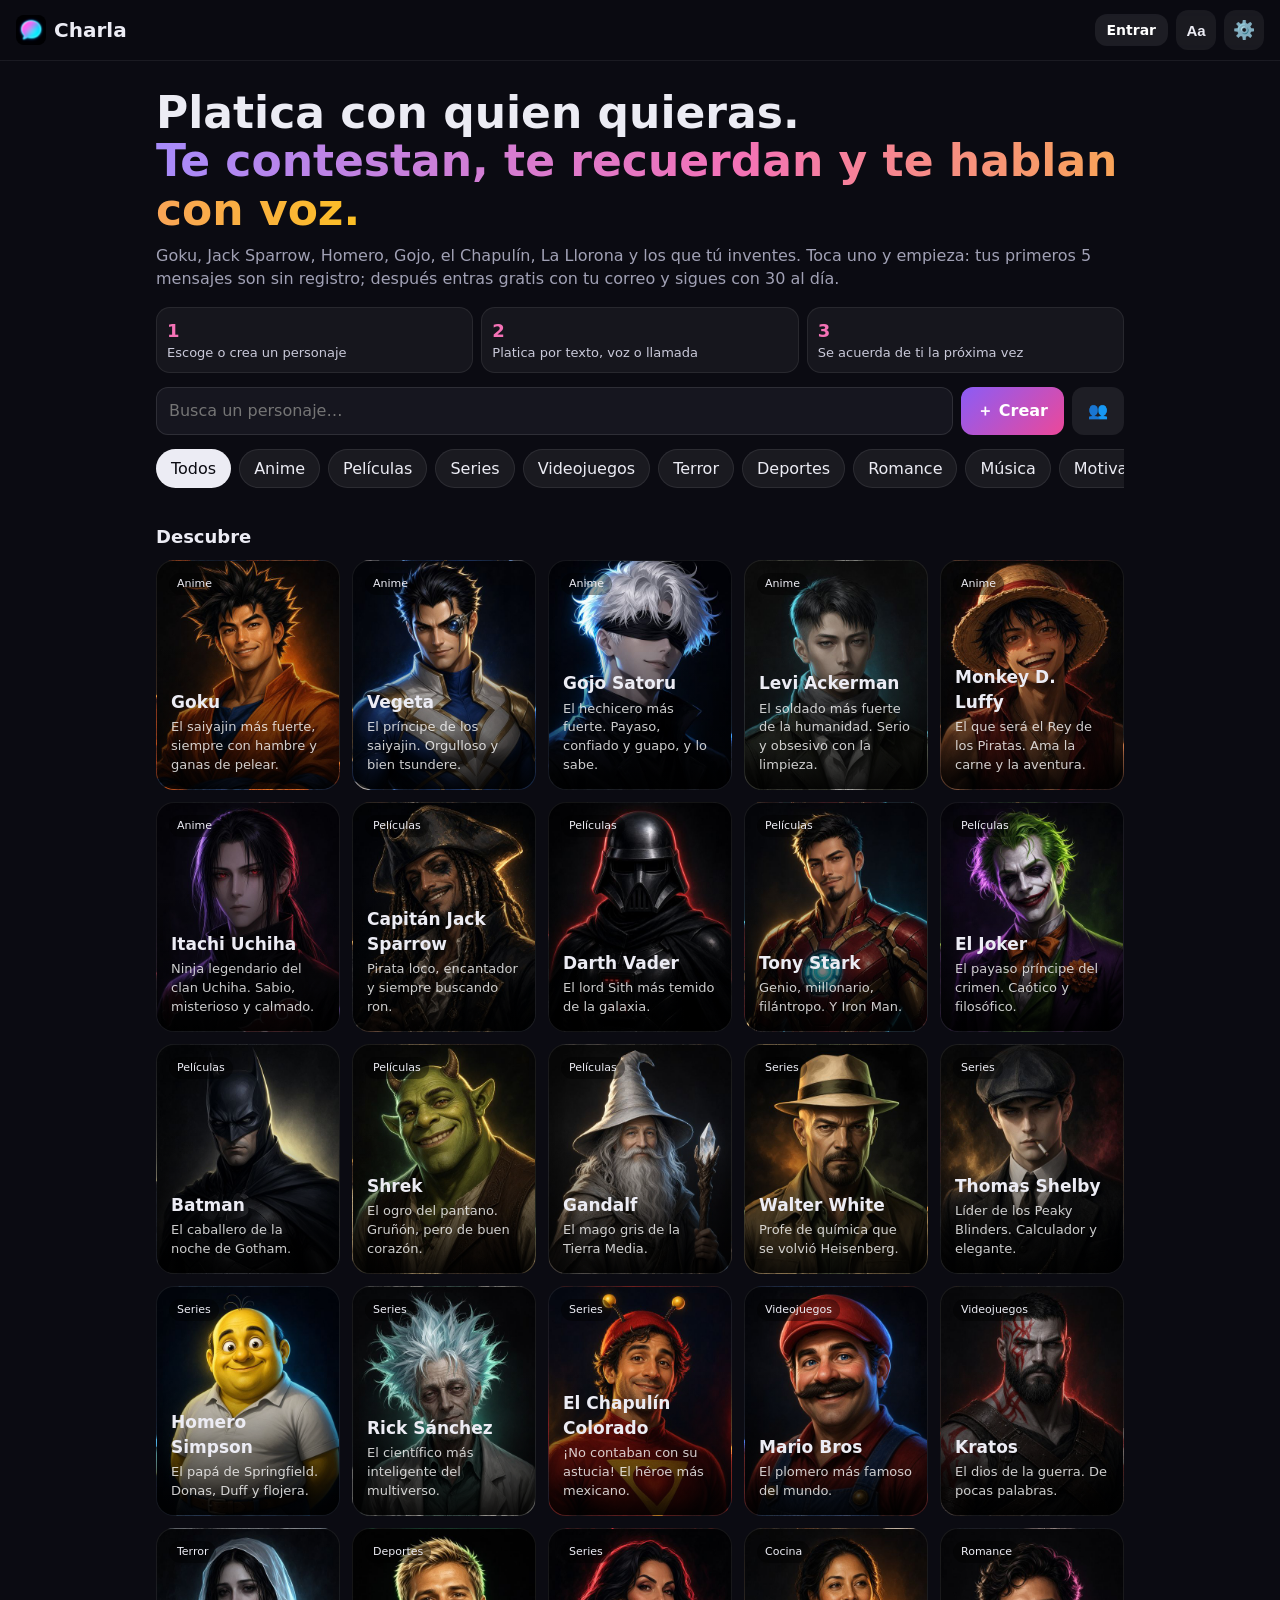
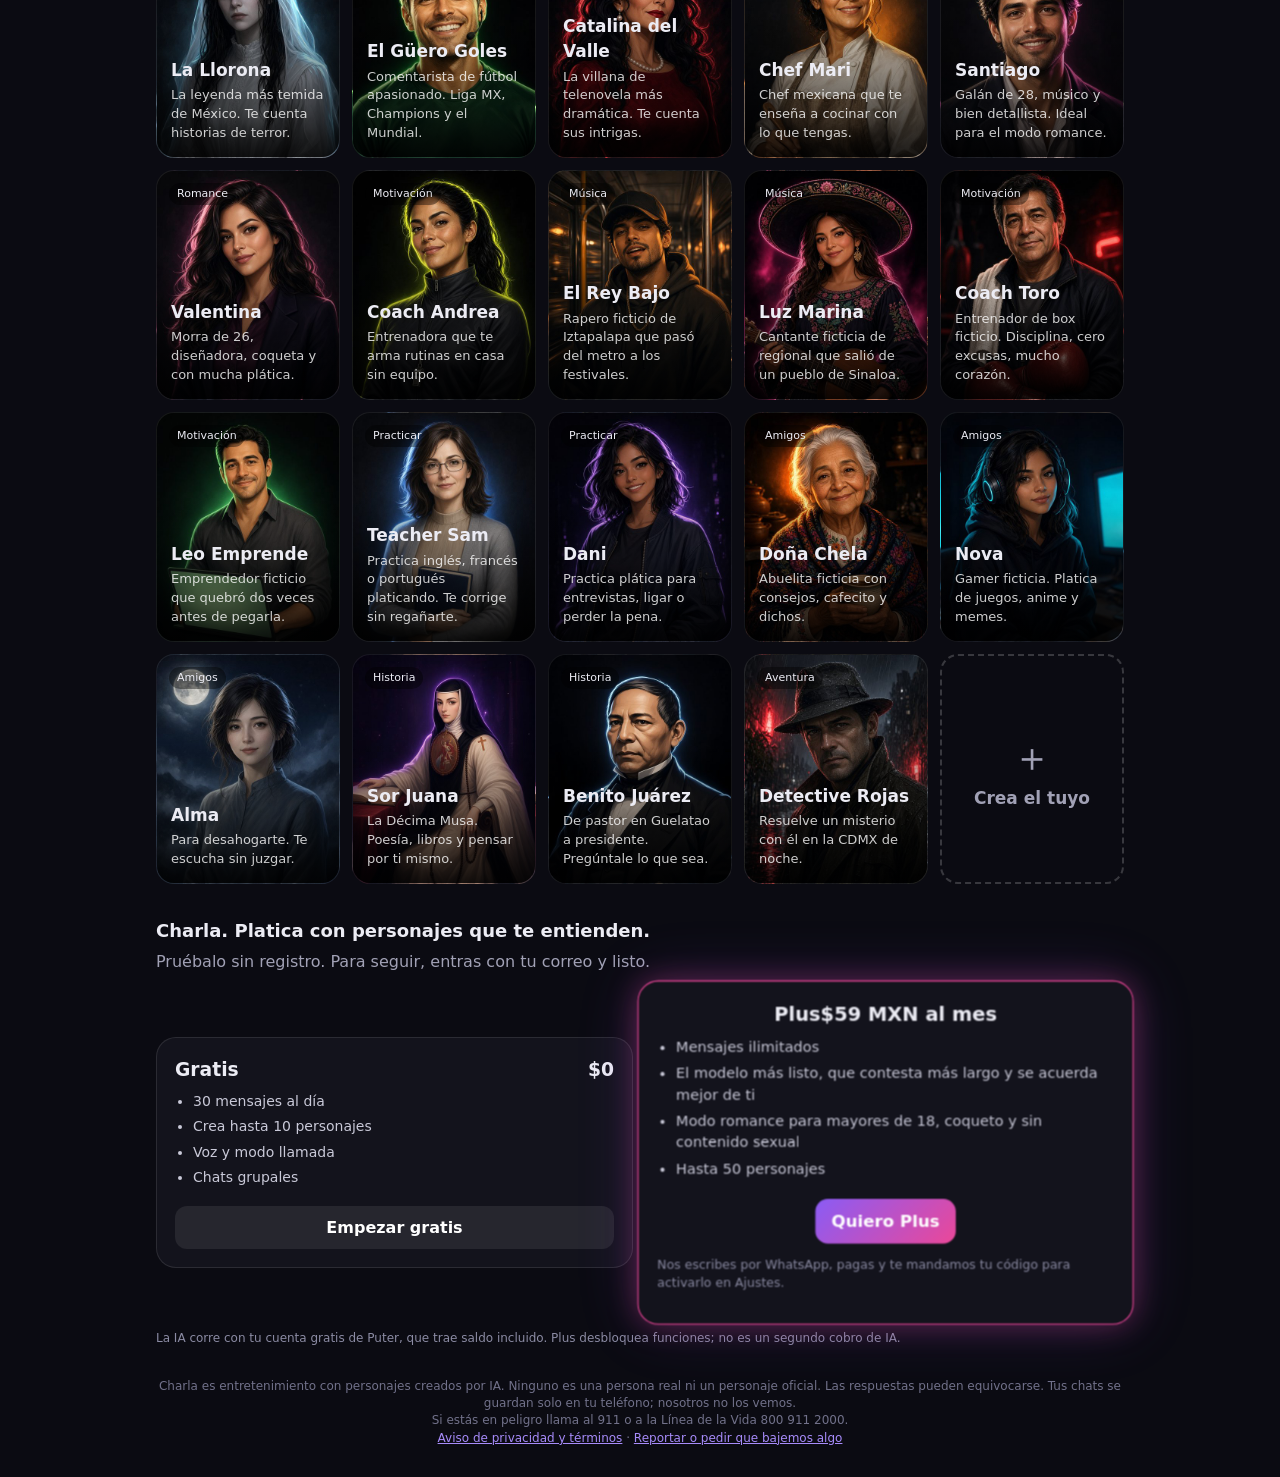
==== commit d4da9fa7: "Plantillas al crear, botón Aa, tarjeta formato historia, capítulos" ====
--- a/index.html
+++ b/index.html
@@ -2,10 +2,10 @@
 <title>Charla · Platica con personajes de IA</title><meta name="description" content="Platica con Goku, Jack Sparrow, Homero y personajes que tú inventes. Te contestan, te recuerdan y te hablan con voz. Gratis.">
 <meta property="og:title" content="Charla · Platica con quien quieras"><meta property="og:description" content="Personajes con IA que te contestan, te recuerdan y te hablan con voz. Gratis."><meta property="og:image" content="img/icon.png">
 <meta name="theme-color" content="#0b0b12"><link rel="icon" href="img/icon.png"><link rel="apple-touch-icon" href="img/icon-180.png"><link rel="manifest" href="manifest.json"><link rel="stylesheet" href="styles.css"></head><body>
-<header class="top"><a class="logo" href="#"><img src="img/icon.png" alt=""> <b>Charla</b></a><div class="acc"><span id="racha" class="racha oculto"></span><span id="plusTag" class="plus oculto">PLUS</span><button id="bEntrarTop" class="btn sec mini oculto" type="button">Entrar</button><button id="bAjustes" class="ic" title="Ajustes" aria-label="Ajustes">⚙️</button></div></header>
+<header class="top"><a class="logo" href="#"><img src="img/icon.png" alt=""> <b>Charla</b></a><div class="acc"><span id="racha" class="racha oculto"></span><span id="plusTag" class="plus oculto">PLUS</span><button id="bEntrarTop" class="btn sec mini oculto" type="button">Entrar</button><button id="bLetra" class="ic" title="Letra grande" aria-label="Letra grande">Aa</button><button id="bAjustes" class="ic" title="Ajustes" aria-label="Ajustes">⚙️</button></div></header>
 <main id="vInicio">
   <section class="hero"><h1>Platica con quien quieras.<br><span>Te contestan, te recuerdan y te hablan con voz.</span></h1>
-  <p>Goku, Jack Sparrow, Homero, Gojo, el Chapulín, La Llorona y los que tú inventes. Toca uno y empieza: tus primeros mensajes son sin registro.</p>
+  <p>Goku, Jack Sparrow, Homero, Gojo, el Chapulín, La Llorona y los que tú inventes. Toca uno y empieza: tus primeros 5 mensajes son sin registro; después entras gratis con tu correo y sigues con 30 al día.</p>
   <div class="pasos"><div><b>1</b>Escoge o crea un personaje</div><div><b>2</b>Platica por texto, voz o llamada</div><div><b>3</b>Se acuerda de ti la próxima vez</div></div>
   <div class="buscar"><input id="q" placeholder="Busca un personaje…" autocomplete="off" aria-label="Buscar personaje"><button id="bCrear" class="btn" type="button">＋ Crear</button><button id="bGrupo" class="btn sec" type="button" title="Chat grupal">👥</button></div>
   <div id="cats" class="cats"></div></section>
@@ -27,6 +27,7 @@
 </main>
 <div id="llamada" class="llamada oculto"><div id="llAv" class="av"></div><b id="llNom"></b><span id="llEstado">Te escucho…</span><button id="llColgar" class="btn peligroso" type="button">Colgar</button></div>
 <div id="mCrear" class="modal oculto"><div class="caja"><h3 id="crTit">Crea tu personaje</h3>
+  <div class="plantillas" id="crPlant"></div>
   <label>Nombre<input id="crNom" maxlength="40"></label>
   <label>Emoji<input id="crEmo" maxlength="4" value="✨"></label>
   <label>Imagen (opcional)<input id="crFoto" type="file" accept="image/*"></label><div class="prevf"><div id="crPrev"></div><button id="crQuitarFoto" class="btn sec mini" type="button">Quitar imagen</button></div>
@@ -39,7 +40,7 @@
   <label class="chk"><input id="crFan" type="checkbox"> Está inspirado en una persona real (se marca como personaje de fan)</label>
   <p id="crErr" class="err"></p>
   <div class="bots"><button id="crProbar" class="btn sec" type="button">🔊 Probar voz</button><button id="crCancel" class="btn sec" type="button">Cancelar</button><button id="crOk" class="btn" type="button">Crear y platicar</button></div></div></div>
-<div id="mGrupo" class="modal oculto"><div class="caja"><h3>Chat grupal</h3><p class="nota">Escoge 2 o 3 personajes y platican todos contigo.</p>
+<div id="mGrupo" class="modal oculto"><div class="caja"><h3>Chat grupal</h3><p class="nota">Escoge 2 o 3 personajes. Cada vez que escribes, te contesta cada uno una sola vez; nunca se ponen a hablar solos.</p>
   <label>Nombre del grupo (opcional)<input id="grNom" maxlength="40"></label><div id="grLista" class="grlista"></div><p id="grErr" class="err"></p>
   <div class="bots"><button id="grCancel" class="btn sec" type="button">Cancelar</button><button id="grOk" class="btn" type="button">Crear grupo</button></div></div></div>
 <div id="mAjustes" class="modal oculto"><div class="caja"><h3>Ajustes</h3>
--- a/styles.css
+++ b/styles.css
@@ -67,3 +67,4 @@
 body.claro{background:#000;color:#fff}body.claro .m.ia{background:#000;border:2px solid #fff}body.claro .m.yo{background:#4c1d95;border:2px solid #fff}body.claro .card p,body.claro .nota,body.claro .hero p,body.claro .pie{color:#fff}body.claro input,body.claro textarea,body.claro select{background:#000;border:2px solid #fff}
 .cbar{gap:6px}.cbar .ic{min-width:36px;height:36px;font-size:16px;padding:0}.ct b,.ct small{white-space:nowrap;overflow:hidden;text-overflow:ellipsis}#bFav{color:#fbbf24}
 @media(max-width:420px){.cbar .ic{min-width:32px;font-size:15px}.cbar .av{width:38px;height:38px}}
+.plantillas{display:flex;flex-wrap:wrap;gap:6px;margin-bottom:10px}.plantillas small{width:100%}.plantillas button{background:#ffffff10;border:1px solid #ffffff1f;color:inherit;border-radius:999px;padding:5px 10px;font:inherit;font-size:13px;cursor:pointer}#bLetra{font-weight:800;font-size:15px}
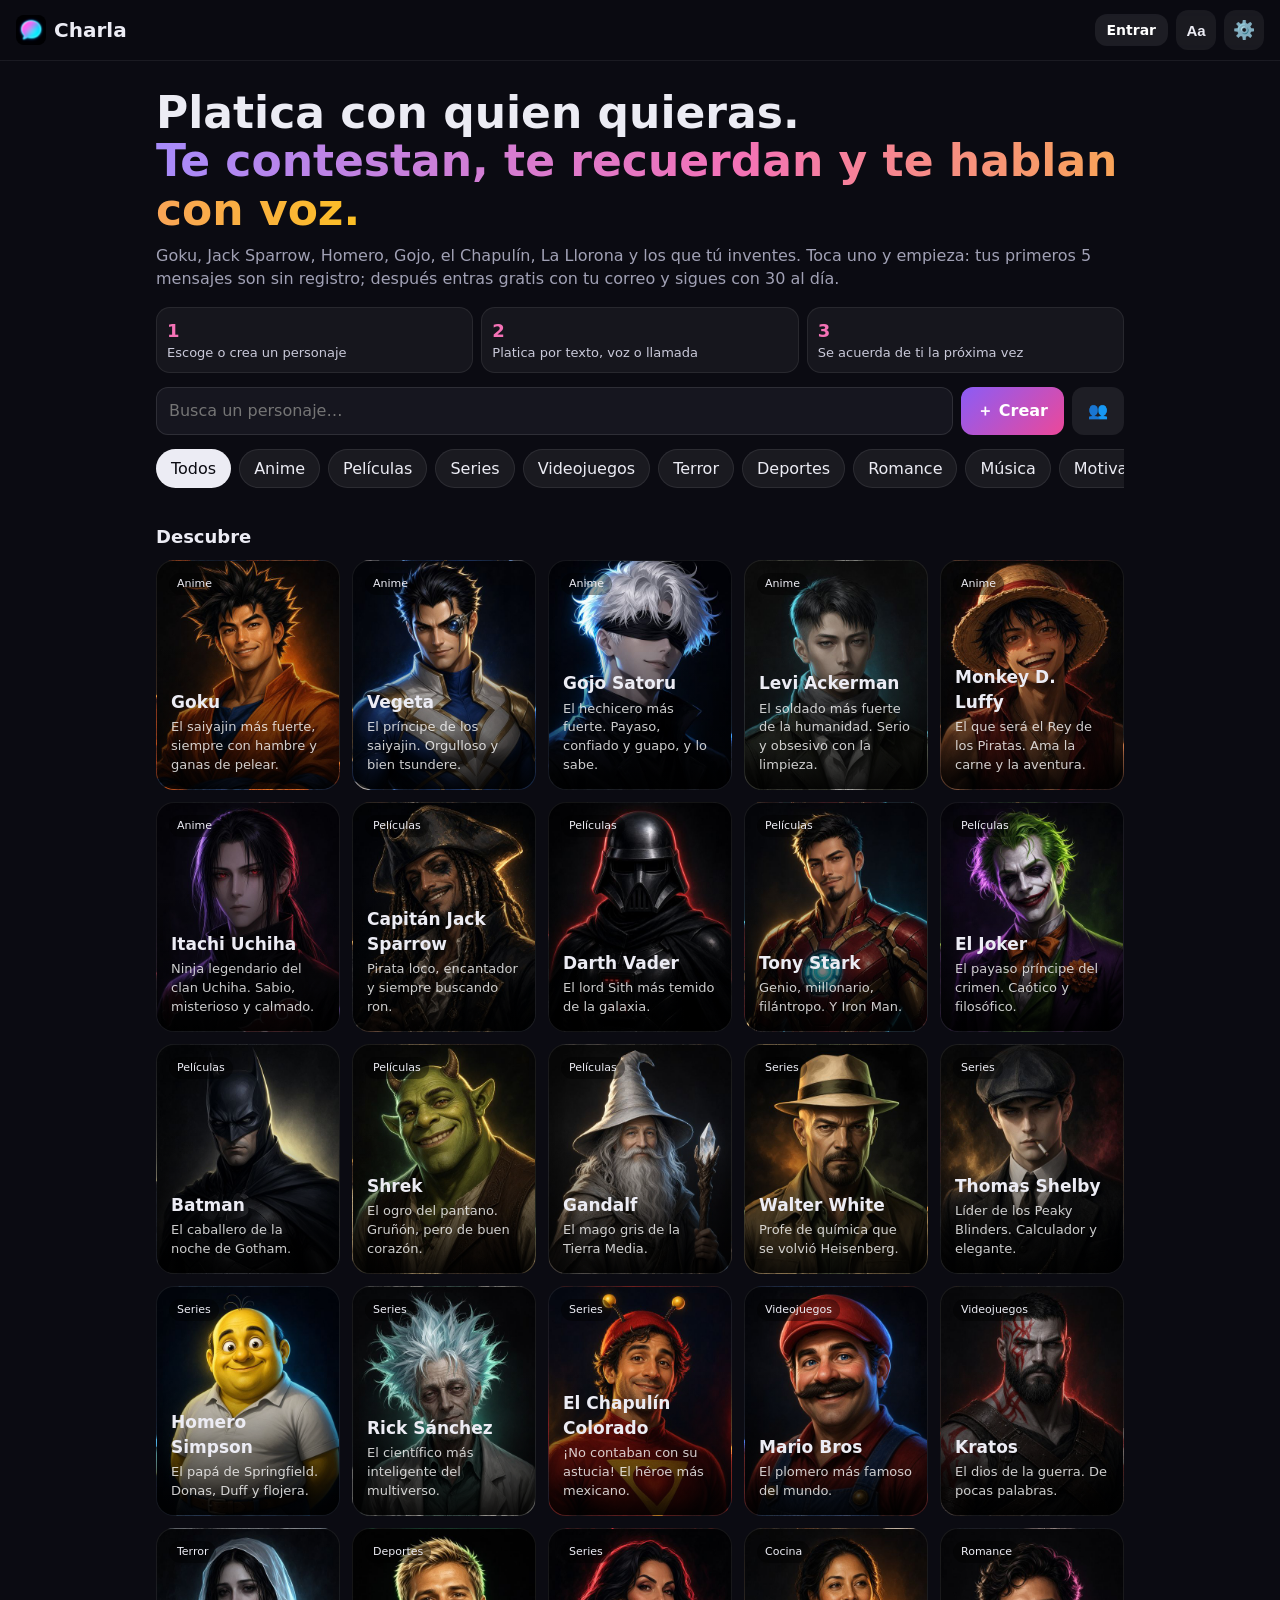
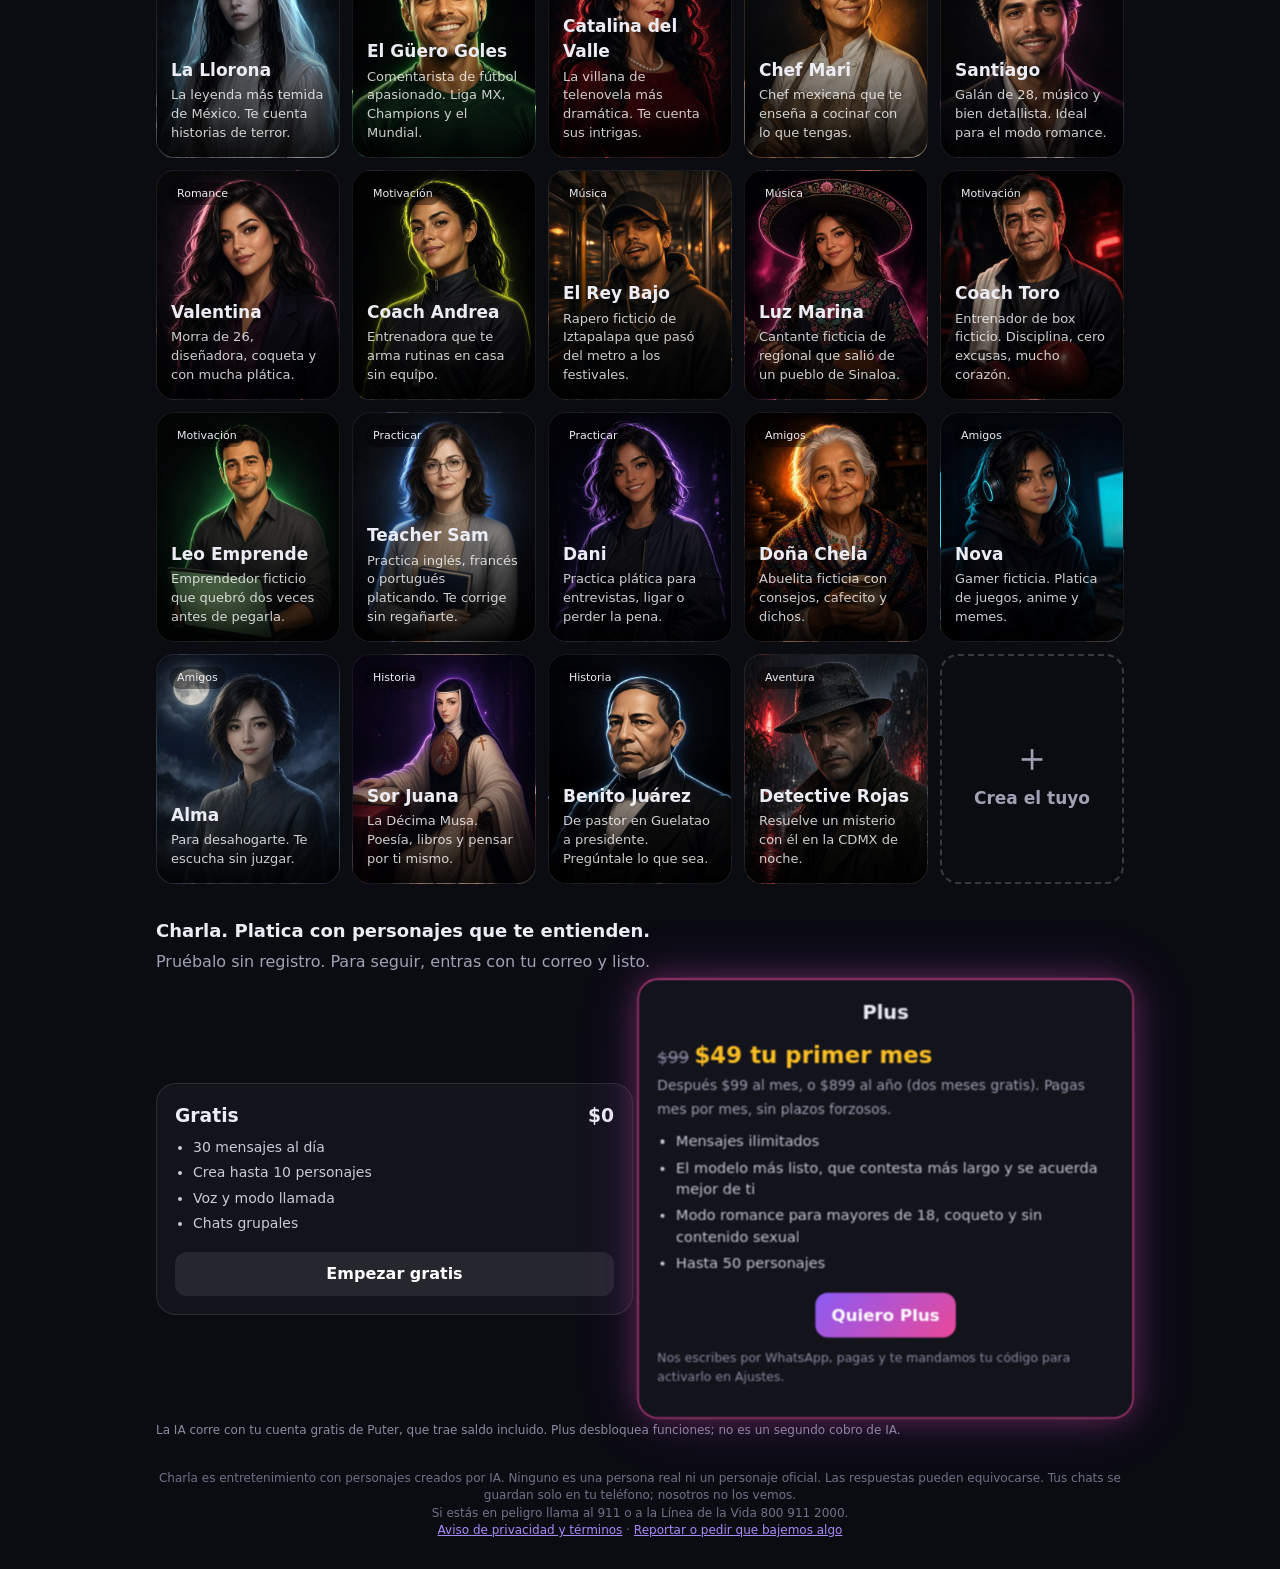
==== commit b842ffd9: "Precio Plus 99 con lanzamiento 49 y anual 899" ====
--- a/index.html
+++ b/index.html
@@ -13,7 +13,7 @@
   <section><h2 id="tLista">Descubre</h2><div id="lista" class="grid"></div></section>
   <section id="planes" class="planes"><h2>Charla. Platica con personajes que te entienden.</h2><p class="sub">Pruébalo sin registro. Para seguir, entras con tu correo y listo.</p>
   <div class="pl"><div class="plan"><h3>Gratis <b>$0</b></h3><ul><li>30 mensajes al día</li><li>Crea hasta 10 personajes</li><li>Voz y modo llamada</li><li>Chats grupales</li></ul><a href="#" class="btn sec">Empezar gratis</a></div>
-  <div class="plan top"><h3>Plus <b class="precioPlus"></b></h3><ul><li>Mensajes ilimitados</li><li>El modelo más listo, que contesta más largo y se acuerda mejor de ti</li><li>Modo romance para mayores de 18, coqueto y sin contenido sexual</li><li>Hasta 50 personajes</li></ul><a class="btn plusLink" target="_blank" rel="noopener">Quiero Plus</a><p class="nota">Nos escribes por WhatsApp, pagas y te mandamos tu código para activarlo en Ajustes.</p></div></div>
+  <div class="plan top"><h3>Plus</h3><p class="precio"><s>$99</s> <b>$49 tu primer mes</b><br><small>Después $99 al mes, o $899 al año (dos meses gratis). Pagas mes por mes, sin plazos forzosos.</small></p><ul><li>Mensajes ilimitados</li><li>El modelo más listo, que contesta más largo y se acuerda mejor de ti</li><li>Modo romance para mayores de 18, coqueto y sin contenido sexual</li><li>Hasta 50 personajes</li></ul><a class="btn plusLink" target="_blank" rel="noopener">Quiero Plus</a><p class="nota">Nos escribes por WhatsApp, pagas y te mandamos tu código para activarlo en Ajustes.</p></div></div>
   <p class="nota">La IA corre con tu cuenta gratis de Puter, que trae saldo incluido. Plus desbloquea funciones; no es un segundo cobro de IA.</p></section>
   <footer class="pie">Charla es entretenimiento con personajes creados por IA. Ninguno es una persona real ni un personaje oficial. Las respuestas pueden equivocarse. Tus chats se guardan solo en tu teléfono; nosotros no los vemos.<br>Si estás en peligro llama al 911 o a la Línea de la Vida 800 911 2000.<br><a href="privacidad.html">Aviso de privacidad y términos</a> · <a id="lnkReporte" target="_blank" rel="noopener">Reportar o pedir que bajemos algo</a></footer>
 </main>
@@ -64,7 +64,7 @@
   <div class="bots"><button id="mmMemOk" class="btn sec mini" type="button">Guardar recuerdo</button></div>
   <div class="bots col"><button id="mmEditar" class="btn sec oculto" type="button">Editar personaje</button><button id="mmReset" class="btn sec" type="button">Empezar plática de nuevo</button><button id="mmReportar" class="btn sec" type="button">¿Dice algo que no debe? Repórtalo</button><button id="mmBorrarP" class="btn sec peligro oculto" type="button">Borrar este personaje</button><button id="mmCerrar" class="btn" type="button">Cerrar</button></div></div></div>
 <div id="mEntrar" class="modal oculto"><div class="caja"><h3>Para seguir platicando, entra con tu correo</h3><p>Ya usaste tus mensajes de prueba. Charla usa <b>Puter</b> para darte la IA: es gratis y te da saldo de IA, así tus personajes te siguen contestando.</p><p class="nota">La ventana sale en inglés: nomás pon tu correo (o "Continue with Google") y le das "Continue". Tus chats no los vemos nosotros; se quedan en tu teléfono.</p><div class="bots col"><button id="enOk" class="btn" type="button">Entrar con mi correo</button><button id="enNo" class="btn sec" type="button">Ahorita no</button></div></div></div>
-<div id="mPago" class="modal oculto"><div class="caja"><h3>Se acabaron los mensajes gratis de hoy</h3><p>Mañana se recargan. Con Charla Plus (<span class="precioPlus"></span>) tienes mensajes ilimitados, una IA más lista que se acuerda mejor de ti, y el modo romance para mayores de 18.</p><p class="nota">Nos escribes por WhatsApp, pagas y te mandamos tu código al momento. Lo pegas en Ajustes y listo.</p>
+<div id="mPago" class="modal oculto"><div class="caja"><h3>Se acabaron los mensajes gratis de hoy</h3><p>Mañana se recargan. Con Charla Plus (primer mes a $49, luego $99 al mes) tienes mensajes ilimitados, una IA más lista que se acuerda mejor de ti, y el modo romance para mayores de 18.</p><p class="nota">Nos escribes por WhatsApp, pagas y te mandamos tu código al momento. Lo pegas en Ajustes y listo.</p>
   <div class="bots col"><a id="pgLink" class="btn" target="_blank" rel="noopener">Quiero Charla Plus</a><button id="pgCerrar" class="btn sec" type="button">Ahorita no</button></div></div></div>
 <div id="toast" class="toast oculto" role="status"></div>
 <script src="https://js.puter.com/v2/"></script><script src="config.js"></script><script src="personajes.js"></script><script src="app.js"></script></body></html>
--- a/styles.css
+++ b/styles.css
@@ -68,3 +68,4 @@
 .cbar{gap:6px}.cbar .ic{min-width:36px;height:36px;font-size:16px;padding:0}.ct b,.ct small{white-space:nowrap;overflow:hidden;text-overflow:ellipsis}#bFav{color:#fbbf24}
 @media(max-width:420px){.cbar .ic{min-width:32px;font-size:15px}.cbar .av{width:38px;height:38px}}
 .plantillas{display:flex;flex-wrap:wrap;gap:6px;margin-bottom:10px}.plantillas small{width:100%}.plantillas button{background:#ffffff10;border:1px solid #ffffff1f;color:inherit;border-radius:999px;padding:5px 10px;font:inherit;font-size:13px;cursor:pointer}#bLetra{font-weight:800;font-size:15px}
+.precio{margin:4px 0 10px}.precio s{color:#8b8ba3}.precio b{font-size:22px;color:#fbbf24}.precio small{color:#a1a1b5}
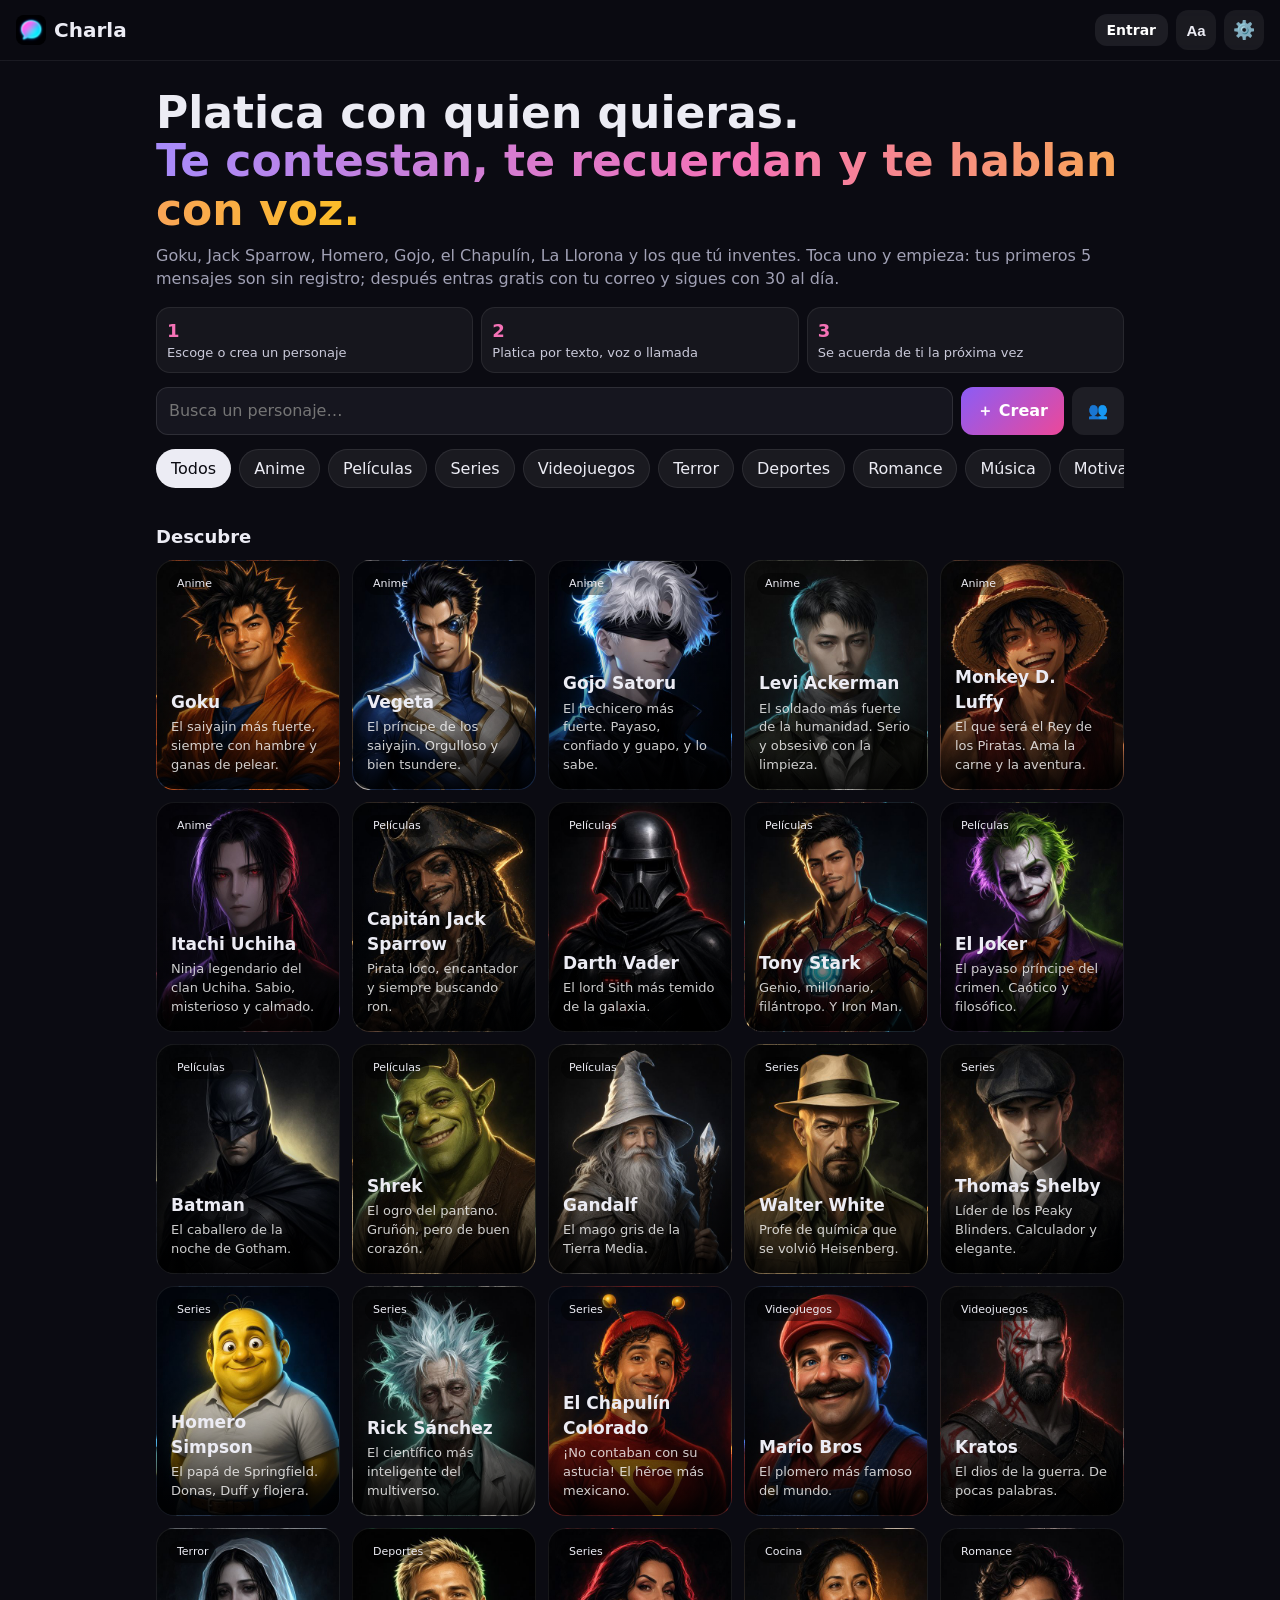
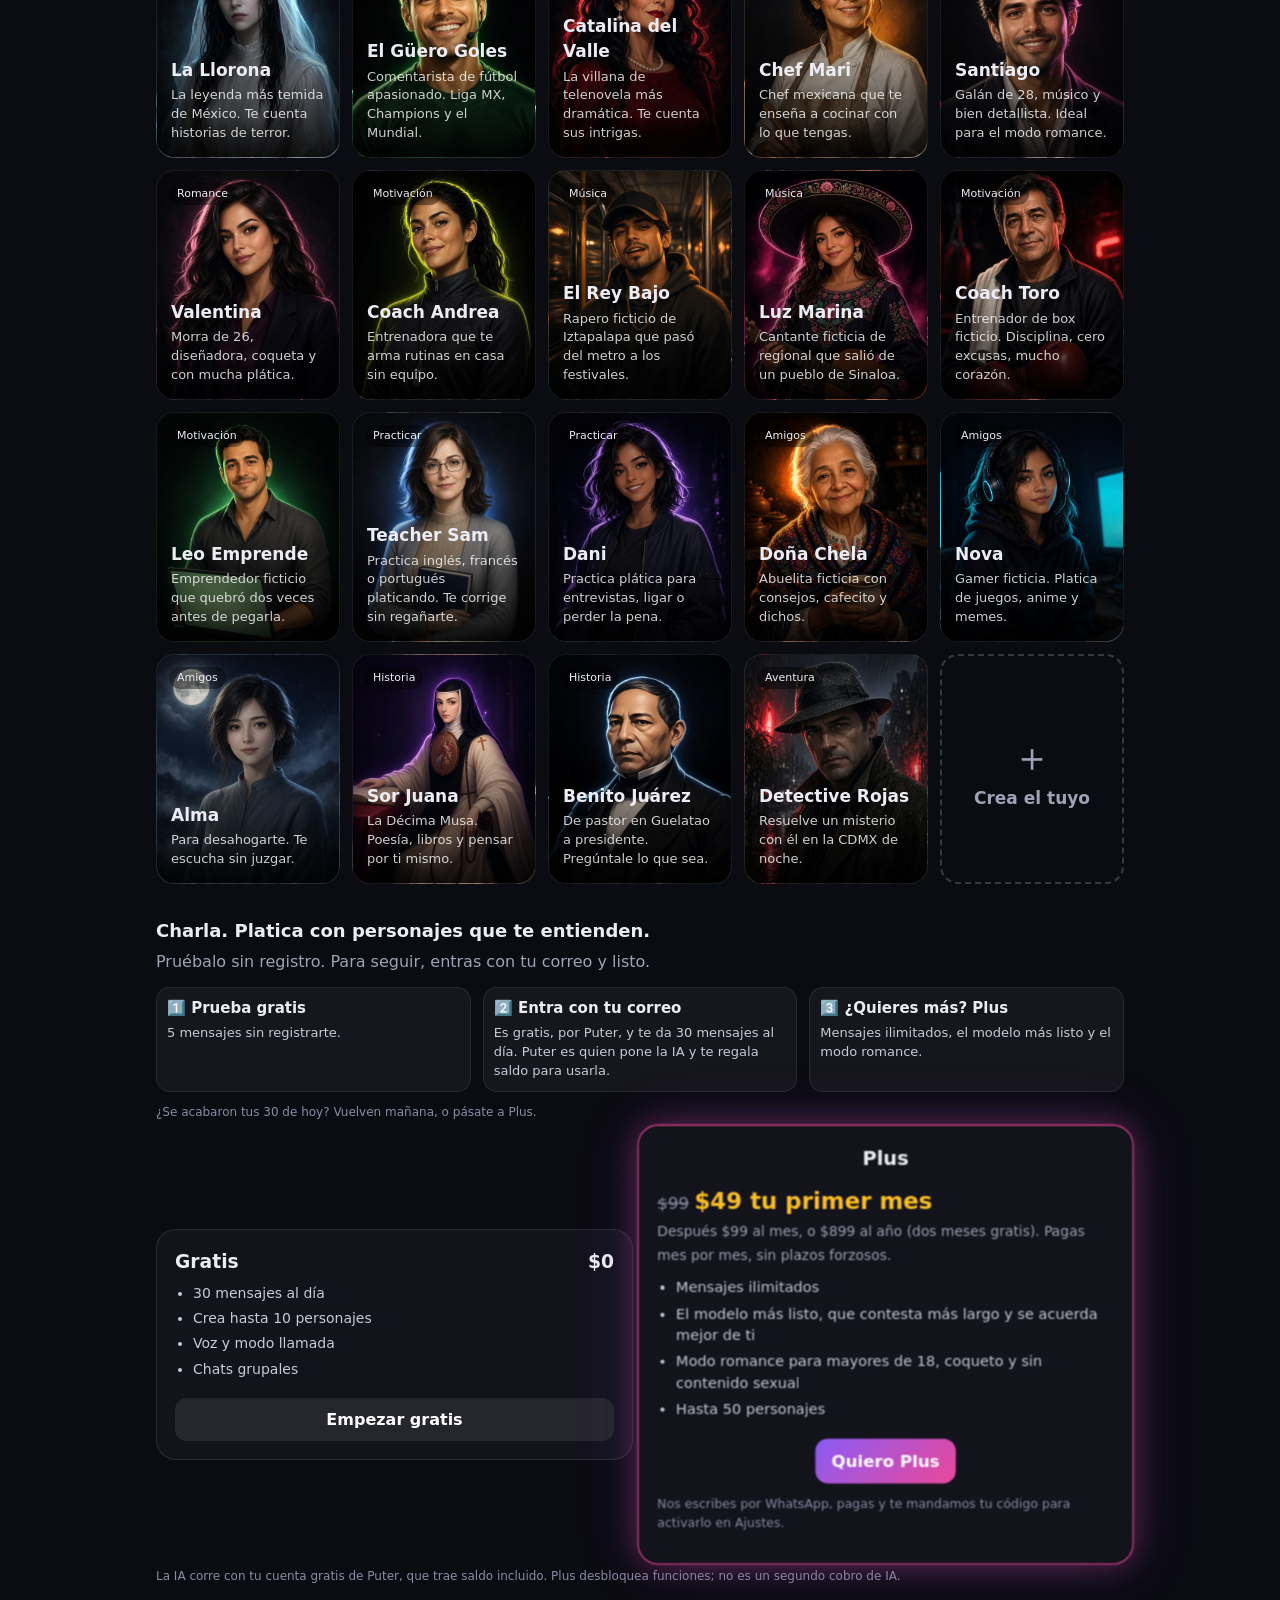
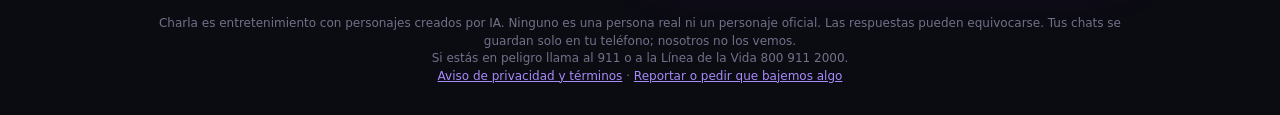
==== commit f4e58788: "Cómo funciona en 3 pasos" ====
--- a/index.html
+++ b/index.html
@@ -12,6 +12,7 @@
   <section id="recientes" class="fila oculto"><h2>Sigue platicando</h2><div id="lRec" class="rec"></div></section>
   <section><h2 id="tLista">Descubre</h2><div id="lista" class="grid"></div></section>
   <section id="planes" class="planes"><h2>Charla. Platica con personajes que te entienden.</h2><p class="sub">Pruébalo sin registro. Para seguir, entras con tu correo y listo.</p>
+  <div class="pasos como"><div><b>1️⃣ Prueba gratis</b>5 mensajes sin registrarte.</div><div><b>2️⃣ Entra con tu correo</b>Es gratis, por Puter, y te da 30 mensajes al día. Puter es quien pone la IA y te regala saldo para usarla.</div><div><b>3️⃣ ¿Quieres más? Plus</b>Mensajes ilimitados, el modelo más listo y el modo romance.</div></div><p class="nota">¿Se acabaron tus 30 de hoy? Vuelven mañana, o pásate a Plus.</p>
   <div class="pl"><div class="plan"><h3>Gratis <b>$0</b></h3><ul><li>30 mensajes al día</li><li>Crea hasta 10 personajes</li><li>Voz y modo llamada</li><li>Chats grupales</li></ul><a href="#" class="btn sec">Empezar gratis</a></div>
   <div class="plan top"><h3>Plus</h3><p class="precio"><s>$99</s> <b>$49 tu primer mes</b><br><small>Después $99 al mes, o $899 al año (dos meses gratis). Pagas mes por mes, sin plazos forzosos.</small></p><ul><li>Mensajes ilimitados</li><li>El modelo más listo, que contesta más largo y se acuerda mejor de ti</li><li>Modo romance para mayores de 18, coqueto y sin contenido sexual</li><li>Hasta 50 personajes</li></ul><a class="btn plusLink" target="_blank" rel="noopener">Quiero Plus</a><p class="nota">Nos escribes por WhatsApp, pagas y te mandamos tu código para activarlo en Ajustes.</p></div></div>
   <p class="nota">La IA corre con tu cuenta gratis de Puter, que trae saldo incluido. Plus desbloquea funciones; no es un segundo cobro de IA.</p></section>
--- a/styles.css
+++ b/styles.css
@@ -69,3 +69,4 @@
 @media(max-width:420px){.cbar .ic{min-width:32px;font-size:15px}.cbar .av{width:38px;height:38px}}
 .plantillas{display:flex;flex-wrap:wrap;gap:6px;margin-bottom:10px}.plantillas small{width:100%}.plantillas button{background:#ffffff10;border:1px solid #ffffff1f;color:inherit;border-radius:999px;padding:5px 10px;font:inherit;font-size:13px;cursor:pointer}#bLetra{font-weight:800;font-size:15px}
 .precio{margin:4px 0 10px}.precio s{color:#8b8ba3}.precio b{font-size:22px;color:#fbbf24}.precio small{color:#a1a1b5}
+.pasos.como{grid-template-columns:repeat(auto-fit,minmax(140px,1fr));gap:12px;margin:12px 0 4px}.pasos.como b{font-size:15px;color:#ececf4;margin-bottom:4px}
